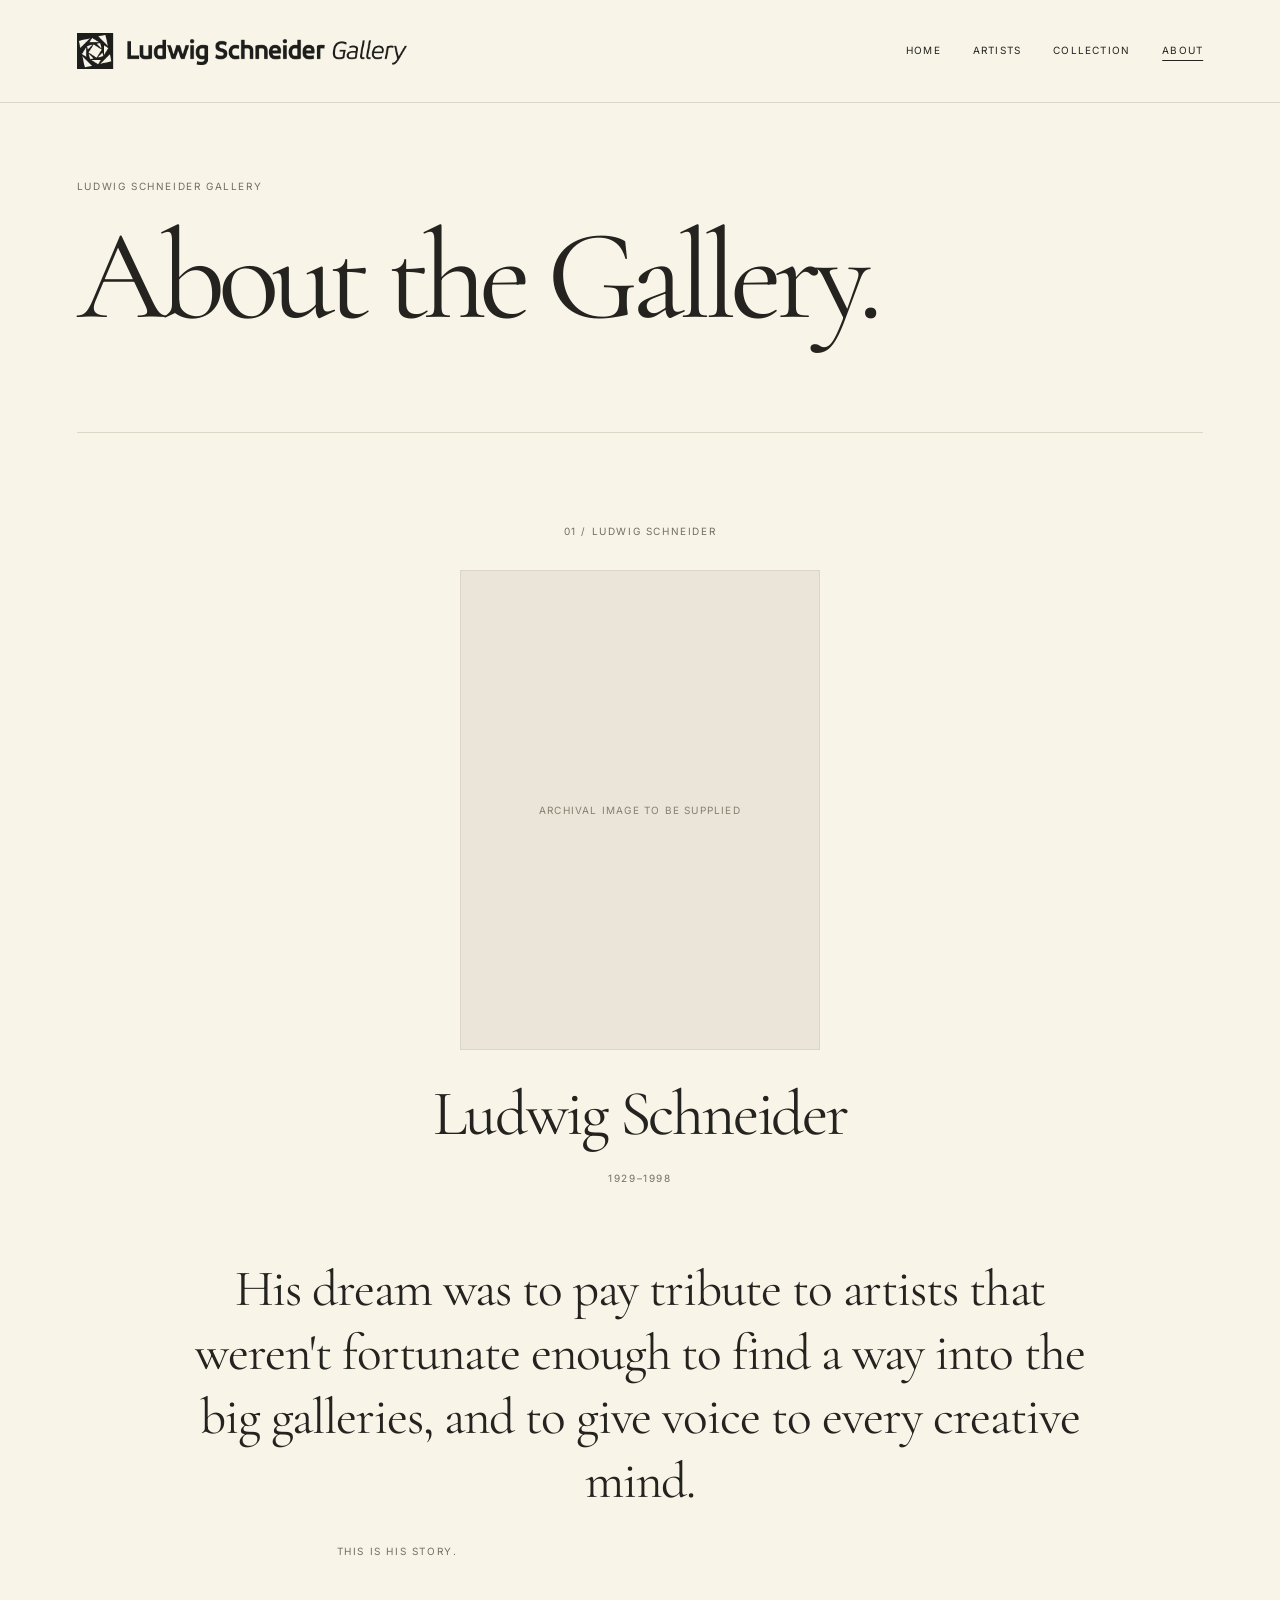
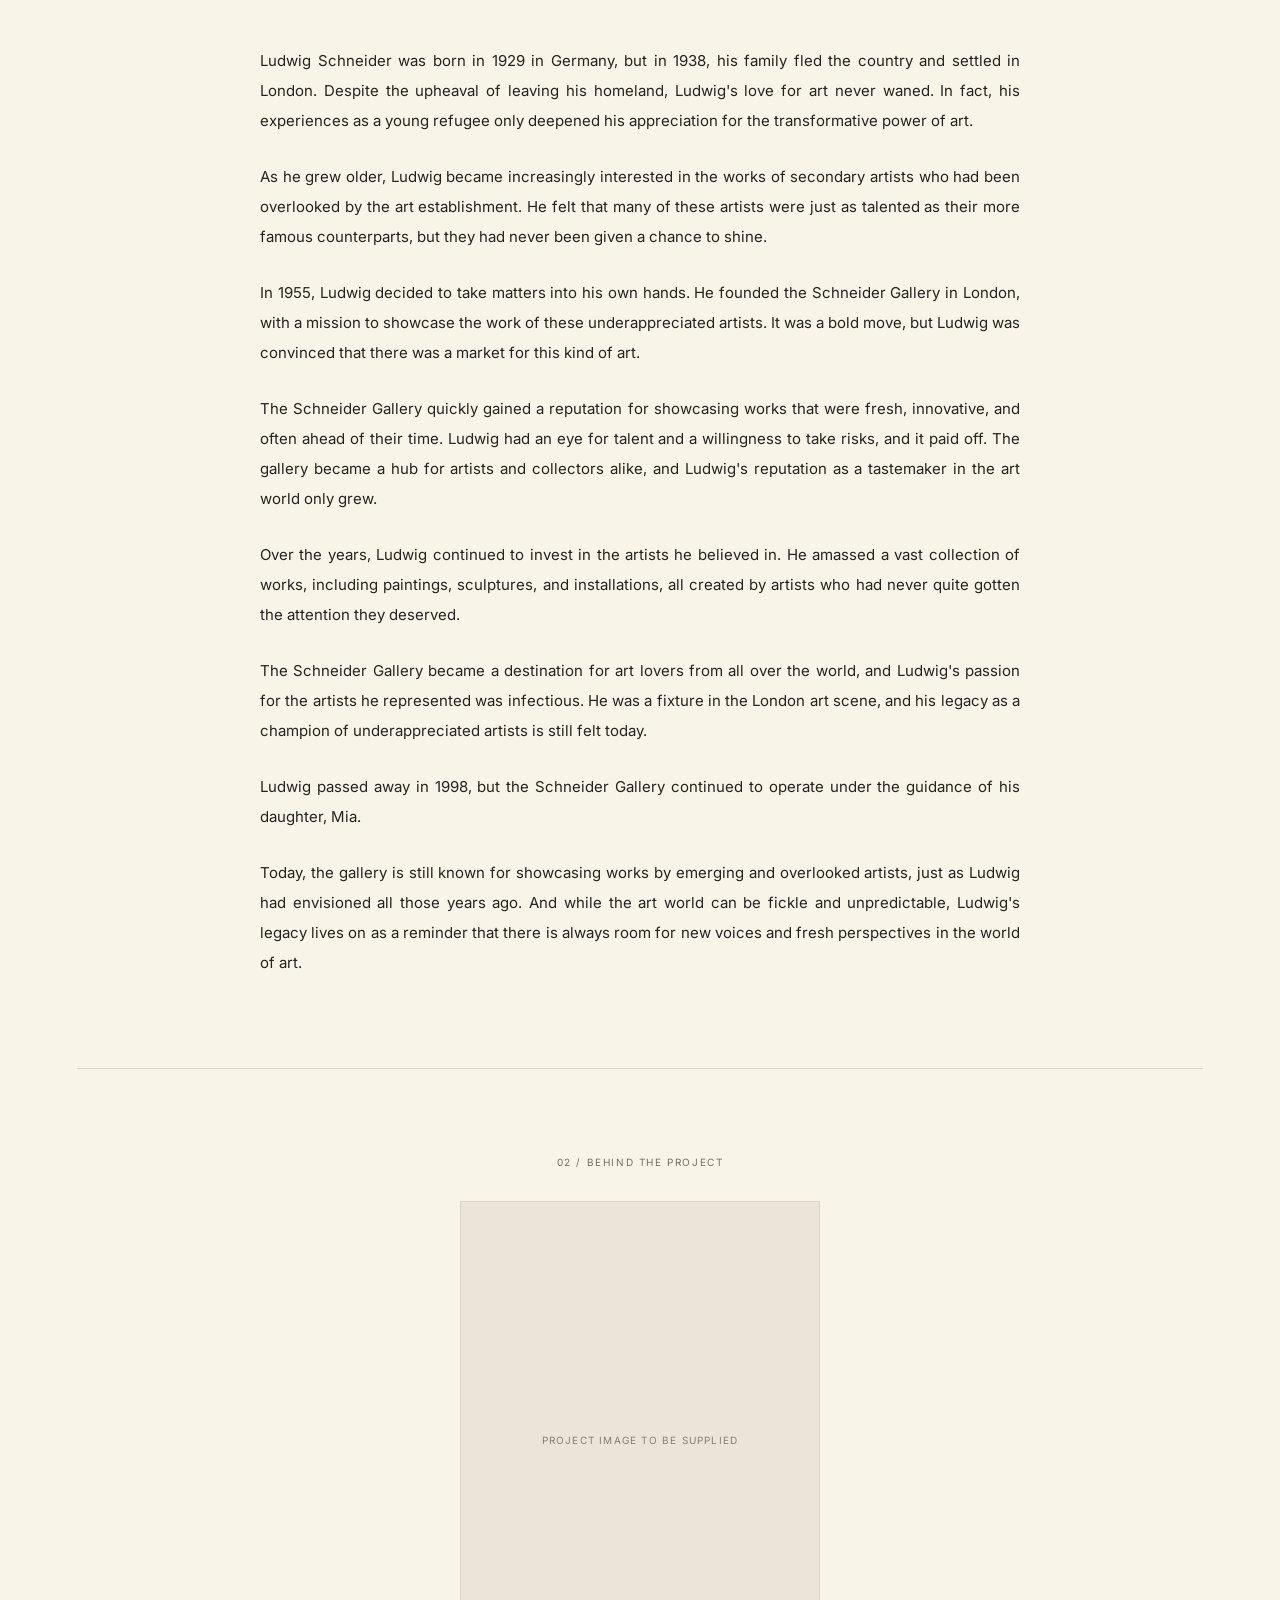
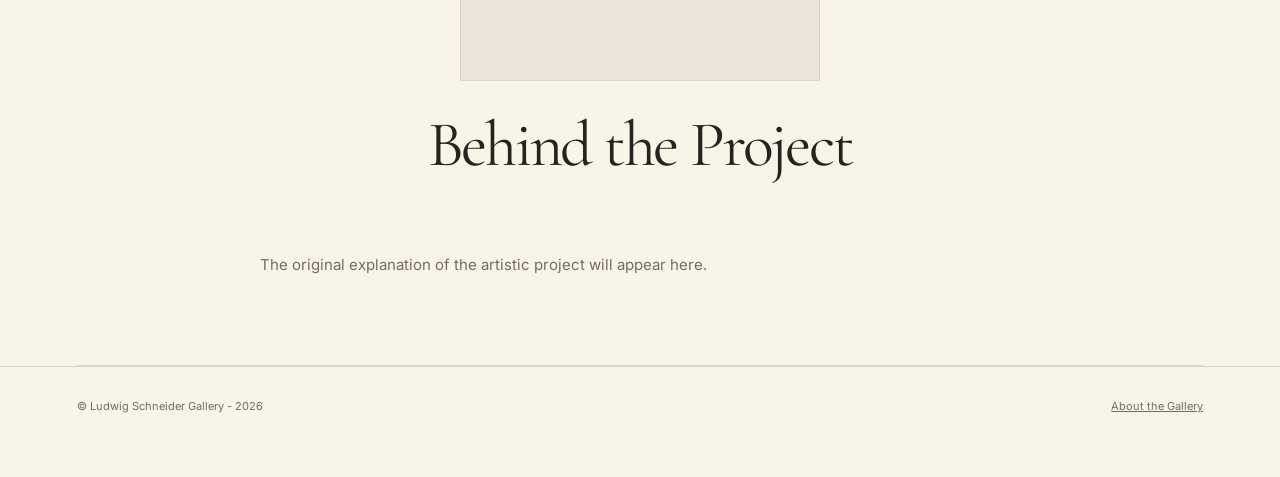
==== about/index.html @ f559ab75 "Refactor about section and update styles for improved layout and responsiveness" ====
<!DOCTYPE html>
<html lang="en">
 <head>
  <meta charset="utf-8"/>
  <meta content="width=device-width, initial-scale=1" name="viewport"/>
  <meta content="../" name="site-root"/>
  <meta content="#F8F5E8" name="theme-color"/>
  <title>
   About — Ludwig Schneider Gallery
  </title>
  <link href="../assets/css/style.css" rel="stylesheet"/>
  <link rel="apple-touch-icon" sizes="180x180" href="/images/favicon/apple-touch-icon.png">
  <link rel="icon" type="image/png" sizes="32x32" href="/images/favicon/favicon-32x32.png">
  <link rel="icon" type="image/png" sizes="16x16" href="/images/favicon/favicon-16x16.png">
  <link rel="manifest" href="/images/favicon/site.webmanifest">
</head>
 <body>
  <a class="skip" href="#main">
   Skip to content
  </a>
  <header class="site-header">
   <div class="wrap">
    <a aria-label="Ludwig Schneider Gallery homepage" class="logo" href="../">
     <img alt="Ludwig Schneider Gallery" src="../assets/images/logo-horizontal.png"/>
    </a>
    <nav aria-label="Main navigation" class="nav">
     <a href="../">
      Home
     </a>
     <a href="../artists/">
      Artists
     </a>
     <a href="../collection/">
      Collection
     </a>
     <a aria-current="page" href="../about/">
      About
     </a>
    </nav>
   </div>
  </header>
  <main class="wrap" id="main">
   <section class="intro">
    <span class="eyebrow">
     Ludwig Schneider Gallery
    </span>
    <h1>
     About the Gallery.
    </h1>
   </section>
   <section class="about-section" id="ludwig-schneider">
    <div class="about-section-heading">
     <span class="eyebrow">01 / Ludwig Schneider</span>
     <div class="placeholder about-image" id="about-portrait">
      <small>Archival image to be supplied</small>
     </div>
     <h2>Ludwig Schneider</h2>
     <p class="eyebrow">1929–1998</p>
    </div>
    <div class="about-introduction">
    <blockquote>
      <p>
        His dream was to pay tribute to artists that weren't
        fortunate enough to find a way into the big galleries,
        and to give voice to every creative mind.
      </p>
    </blockquote>

    <p class="eyebrow">This is his story.</p>
  </div>
    <div class="about-biography">
<p>
      Ludwig Schneider was born in 1929 in Germany, but in 1938,
      his family fled the country and settled in London. Despite
      the upheaval of leaving his homeland, Ludwig's love for art
      never waned. In fact, his experiences as a young refugee
      only deepened his appreciation for the transformative
      power of art.
    </p>

    <p>
      As he grew older, Ludwig became increasingly interested
      in the works of secondary artists who had been overlooked
      by the art establishment. He felt that many of these
      artists were just as talented as their more famous
      counterparts, but they had never been given a chance
      to shine.
    </p>

    <p>
      In 1955, Ludwig decided to take matters into his own hands.
      He founded the Schneider Gallery in London, with a mission
      to showcase the work of these underappreciated artists.
      It was a bold move, but Ludwig was convinced that there
      was a market for this kind of art.
    </p>

    <p>
      The Schneider Gallery quickly gained a reputation for
      showcasing works that were fresh, innovative, and often
      ahead of their time. Ludwig had an eye for talent and a
      willingness to take risks, and it paid off. The gallery
      became a hub for artists and collectors alike, and Ludwig's
      reputation as a tastemaker in the art world only grew.
    </p>

    <p>
      Over the years, Ludwig continued to invest in the artists
      he believed in. He amassed a vast collection of works,
      including paintings, sculptures, and installations, all
      created by artists who had never quite gotten the
      attention they deserved.
    </p>

    <p>
      The Schneider Gallery became a destination for art lovers
      from all over the world, and Ludwig's passion for the
      artists he represented was infectious. He was a fixture
      in the London art scene, and his legacy as a champion
      of underappreciated artists is still felt today.
    </p>

    <p>
      Ludwig passed away in 1998, but the Schneider Gallery
      continued to operate under the guidance of his daughter,
      Mia.
    </p>

    <p>
      Today, the gallery is still known for showcasing works
      by emerging and overlooked artists, just as Ludwig had
      envisioned all those years ago. And while the art world
      can be fickle and unpredictable, Ludwig's legacy lives
      on as a reminder that there is always room for new voices
      and fresh perspectives in the world of art.
    </p>
  </div>
   </section>
   <section class="about-section" id="behind-project">
    <div class="about-section-heading">
     <span class="eyebrow">02 / Behind the Project</span>
     <div class="placeholder about-image" id="project-image">
      <small>Project image to be supplied</small>
     </div>
     <h2>Behind the Project</h2>
    </div>
    <div class="about-biography">
     <p class="lead">The original explanation of the artistic project will appear here.</p>
    </div>
   </section>
  </main>
  <footer class="site-footer">
   <div class="wrap">
    <span>
     © Ludwig Schneider Gallery - 2026
    </span>
    <span>
     <a href="../about/">
      About the Gallery
     </a>
    </span>
   </div>
  </footer>
  <script defer="" src="../assets/js/site.js">
  </script>
 </body>
</html>
---- assets/css/style.css ----
@import url('https://fonts.googleapis.com/css2?family=Cormorant+Garamond:ital,wght@0,400;0,500;1,400&family=Inter:wght@400;500;600&display=swap');
:root {
  --paper:#F8F5E8;
  --ink:#24231F;
  --muted:#736E61;
  --line:#DCD6C6;
  --placeholder:#EAE5D8;
  --serif:'Cormorant Garamond',Georgia,serif;
  --sans:Inter,Arial,sans-serif
}

* {
  box-sizing:border-box
}

html {
  scroll-behavior:smooth
}

body {
  background:var(--paper);
  color:var(--ink);
  font:14px/1.75 var(--sans);
  margin:0
}

body.dialog-open {
  overflow:hidden
}

a {
  color:inherit
}

a:hover {
  text-decoration-color:var(--muted)
}

button {
  font:inherit
}

button:focus-visible,a:focus-visible {
  outline:2px solid var(--ink);
  outline-offset:4px
}

.wrap {
  max-width:1350px;
  padding:0 6vw;
  margin:auto
}

.skip {
  position:absolute;
  top:-80px;
  left:15px;
  background:#fff;
  padding:8px;
  z-index:100
}

.skip:focus {
  top:10px
}

.site-header {
  border-bottom:1px solid var(--line)
}

.site-header .wrap {
  min-height:102px;
  display:flex;
  align-items:center;
  justify-content:space-between;
  gap:28px
}

.logo {
  display:block;
  flex-shrink:0;
  width:min(330px,45vw)
}

.logo img {
  width:100%;
  height:auto;
  display:block
}

.nav {
  display:flex;
  gap:clamp(12px,2.5vw,32px);
  flex-wrap:wrap
}

.nav a {
  text-transform:uppercase;
  letter-spacing:.12em;
  font-size:10px;
  text-decoration:none
}

.nav a[aria-current=page],.nav a:hover {
  text-decoration:underline;
  text-underline-offset:6px
}

.eyebrow {
  font-size:10px;
  letter-spacing:.16em;
  text-transform:uppercase;
  color:var(--muted)
}

h1,h2,h3,.serif {
  font-family:var(--serif);
  font-weight:400;
  line-height:1.05
}

h1 {
  font-size:clamp(65px,10vw,148px);
  letter-spacing:-.055em;
  margin:12px 0 26px
}

h2 {
  font-size:clamp(43px,5vw,77px);
  letter-spacing:-.035em;
  margin:12px 0 24px
}

h3 {
  font-size:clamp(29px,3.5vw,43px)
}

p {
  max-width:69ch
}

.lead {
  max-width:630px;
  font-size:15px;
  color:var(--muted);
  line-height:1.95
}

.intro {
  padding:70px 0 62px;
  border-bottom:1px solid var(--line)
}

.intro-row {
  display:flex;
  align-items:end;
  justify-content:space-between;
  gap:30px
}

.section {
  padding:70px 0
}

.section-header {
  display:flex;
  align-items:baseline;
  justify-content:space-between;
  gap:24px;
  border-bottom:1px solid var(--line);
  margin-bottom:26px
}

.section-header a {
  font-size:11px;
  white-space:nowrap
}

.placeholder {
  background:var(--placeholder);
  border:1px solid var(--line);
  color:#877F6D;
  display:flex;
  flex-direction:column;
  align-items:center;
  justify-content:center;
  gap:8px;
  text-align:center;
  padding:20px
}

.placeholder strong {
  font-family:var(--serif);
  font-size:48px;
  font-weight:400
}

.placeholder small {
  text-transform:uppercase;
  font-size:10px;
  letter-spacing:.12em
}

.featured-placeholder {
  min-height:clamp(320px,48vw,630px)
}

.grid {
  display:grid;
  grid-template-columns:repeat(3,minmax(0,1fr));
  gap:48px 25px
}

.tile {
  text-decoration:none;
  display:block;
  min-width:0
}

.tile-media {
  aspect-ratio:4/5;
  overflow:hidden
}

.tile-media img {
  width:100%;
  height:100%;
  object-fit:contain
}

.tile h3 {
  font-size:31px;
  margin:13px 0 0
}

.tile-meta {
  font-size:11px;
  color:var(--muted);
  margin:5px 0
}

.text-link {
  font-size:11px;
  letter-spacing:.08em;
  text-transform:uppercase
}

.empty-note {
  border:1px dashed var(--line);
  padding:28px;
  color:var(--muted);
  font-size:12px
}

.profile-top {
  display: grid;
  grid-template-columns: minmax(0, 1fr) minmax(0, 0.85fr);
  gap: 9%;
  align-items: start;
  height: auto;
  padding: 66px 0 90px;
  border-bottom: 1px solid var(--line);
}

.profile-top > div:first-child {
  min-width: 0;
}

.profile-top h1 {
  font-size:clamp(62px,8vw,120px);
  overflow-wrap:anywhere
}

.profile-picture {
  min-height:430px;
  aspect-ratio:4/5
}

.bio {
  max-width: 620px;
  white-space: pre-line;
  line-height: 2;
  text-align: justify;
  text-justify: inter-word;
  hyphens: auto;
}

.bio:not(:empty) {
  margin-top:24px
}

.about-section {
  padding:85px 0;
  border-bottom:1px solid var(--line)
}

.site-footer {
  border-top:1px solid var(--line);
  padding:30px 0 60px
}

.site-footer .wrap {
  display:flex;
  justify-content:space-between;
  gap:25px;
  flex-wrap:wrap;
  font-size:11px;
  color:var(--muted)
}

.work-button {
  display:block;
  text-align:left;
  border:0;
  background:none;
  padding:0;
  width:100%;
  cursor:pointer;
  color:var(--ink)
}

.work-button .tile-media {
  transition:background .2s
}

.work-button:hover .tile-media {
  background:#e1dacb
}

.work-button h3 {
  font-weight:400
}

.artwork-image {
  object-fit:contain;
  width:100%;
  height:100%
}

.overlay[hidden] {
  display:none
}

.overlay {
  position:fixed;
  inset:0;
  background:#24211fd4;
  z-index:200;
  display:grid;
  place-items:center;
  padding:20px
}

.dialog {
  background:var(--paper);
  width:min(1170px,100%);
  max-height:calc(100dvh - 40px);
  overflow-y:auto;
  box-shadow:0 16px 80px #0004
}

.dialog-bar {
  display:flex;
  align-items:center;
  justify-content:space-between;
  padding:15px 25px;
  border-bottom:1px solid var(--line)
}

.plain-button {
  background:none;
  border:0;
  color:var(--ink);
  cursor:pointer
}

.close-button {
  font-size:26px;
  line-height:1
}

.dialog-body {
  display:grid;
  grid-template-columns:55% 45%
}

.dialog-gallery {
  background:#EEE9DC;
  padding:28px;
  min-width:0
}

.gallery-stage {
  display:flex;
  align-items:center;
  gap:10px
}

.gallery-stage .placeholder,.gallery-stage img {
  height:clamp(280px,39vw,510px);
  width:100%;
  min-width:0;
  object-fit:contain
}

.gallery-stage img {
  background:#eae4d6
}

.arrow {
  font-size:24px;
  flex:0 0 27px;
  cursor:pointer;
  background:none;
  border:0
}

.arrow:disabled {
  visibility:hidden
}

.thumb-strip {
  display:flex;
  gap:8px;
  justify-content:center;
  margin:16px 0 0;
  flex-wrap:wrap
}

.mini {
  height:51px;
  width:51px;
  cursor:pointer;
  border:1px solid var(--line);
  background:#e1dace;
  padding:2px
}

.mini[aria-pressed=true] {
  outline:2px solid var(--ink)
}

.mini img {
  width:100%;
  height:100%;
  object-fit:contain
}

.dialog-info {
  padding:35px 40px 24px;
  display:flex;
  flex-direction:column;
  min-height:550px
}

.dialog-info h2 {
  font-size:clamp(39px,5vw,66px)
}

.facts {
  margin:20px 0 26px
}

.fact {
  display:flex;
  justify-content:space-between;
  gap:16px;
  border-top:1px solid var(--line);
  padding:10px 0;
  font-size:12px
}

.fact dt {
  color:var(--muted)
}

.fact dd {
  margin:0;
  text-align:right
}

.description {
  white-space:pre-line;
  line-height:1.95;
  font-size:13px
}

.dialog-actions {
  display:flex;
  justify-content:flex-end;
  margin-top:auto;
  padding-top:32px
}

.share-button {
  border:1px solid #BDB4A2;
  padding:10px 15px;
  background:transparent;
  cursor:pointer;
  font-size:11px
}

.share-button:hover {
  background:#eae3d4
}

.pager {
  display:flex;
  justify-content:space-between;
  border-top:1px solid var(--line);
  padding-top:15px;
  margin-top:18px;
  gap:15px
}

.pager button {
  font-size:11px
}

.muted {
  color:var(--muted)
}

@media(max-width:850px) {
  .dialog-body,.profile-top {
    grid-template-columns:1fr
  }

  .dialog-info {
    min-height:0
  }

  .intro-row {
    display:block
  }

  .grid {
    grid-template-columns:repeat(2,minmax(0,1fr))
  }

  .profile-picture {
    min-height:340px;
    max-width:600px
  }

  .site-header .wrap {
    padding-top:22px;
    padding-bottom:22px;
    flex-wrap:wrap;
    min-height:0
  }

  .logo {
    width:300px
  }

  .nav {
    width:100%
  }

}

@media(max-width:550px) {
  .wrap {
    padding:0 22px
  }

  .grid {
    grid-template-columns:1fr
  }

  .intro {
    padding:48px 0
  }

  .section,.about-section {
    padding:48px 0
  }

  .overlay {
    padding:0
  }

  .dialog {
    max-height:100dvh;
    height:100dvh
  }

  .dialog-bar {
    padding:12px 20px
  }

  .dialog-gallery {
    padding:14px
  }

  .dialog-info {
    padding:24px
  }

  .gallery-stage .placeholder,.gallery-stage img {
    height:240px
  }

  .logo {
    width:min(290px,90vw)
  }

  .tile h3 {
    font-size:28px
  }

  .profile-top {
    padding:45px 0
  }

}

/* About page — centred section images and headings */
.about-section-heading {
  display: flex;
  flex-direction: column;
  align-items: center;
  text-align: center;
  margin-bottom: 60px;
}

.about-image {
  width: min(360px, 100%);
  aspect-ratio: 3 / 4;
  margin: 30px 0;
}

.about-section-heading h2 {
  margin: 0 0 12px;
}

#ludwig-schneider {
  padding: 90px 0;
}

.about-introduction {
  max-width: 900px;
  margin: 0 auto 85px;
  text-align: center;
}

.about-introduction blockquote {
  margin: 0;
  padding: 0;
  border: none;
}

.about-introduction blockquote p {
  max-width: none;
  margin: 0 0 30px;

  font-family: var(--serif);
  font-size: clamp(30px, 4vw, 52px);
  font-weight: 400;
  line-height: 1.25;
  letter-spacing: -0.02em;
}

.about-introduction .eyebrow {
  margin-top: 30px;
  text-align: center;
}

.about-biography {
  max-width: 760px;
  margin: 0 auto;
}

.about-biography p {
  max-width: none;
  margin: 0 0 26px;

  font-family: var(--sans);
  font-size: 15px;
  line-height: 2;

  text-align: justify;
  text-justify: inter-word;
  hyphens: auto;
}

.about-biography p:last-child {
  margin-bottom: 0;
}

@media (max-width: 850px) {
  #ludwig-schneider {
    padding: 65px 0;
  }

  .about-introduction {
    margin-bottom: 60px;
  }

  .about-biography {
    max-width: 100%;
  }
}

@media (max-width: 550px) {
  #ludwig-schneider {
    padding: 45px 0;
  }

  .about-introduction {
    margin-bottom: 45px;
  }

  .about-introduction blockquote p {
    font-size: 30px;
  }

  .about-biography p {
    font-size: 14px;
    line-height: 1.9;
    text-align: left;
  }
}

@media (max-width: 550px) {
  .about-section-heading {
    margin-bottom: 40px;
  }

  .about-image {
    width: min(280px, 100%);
  }
}
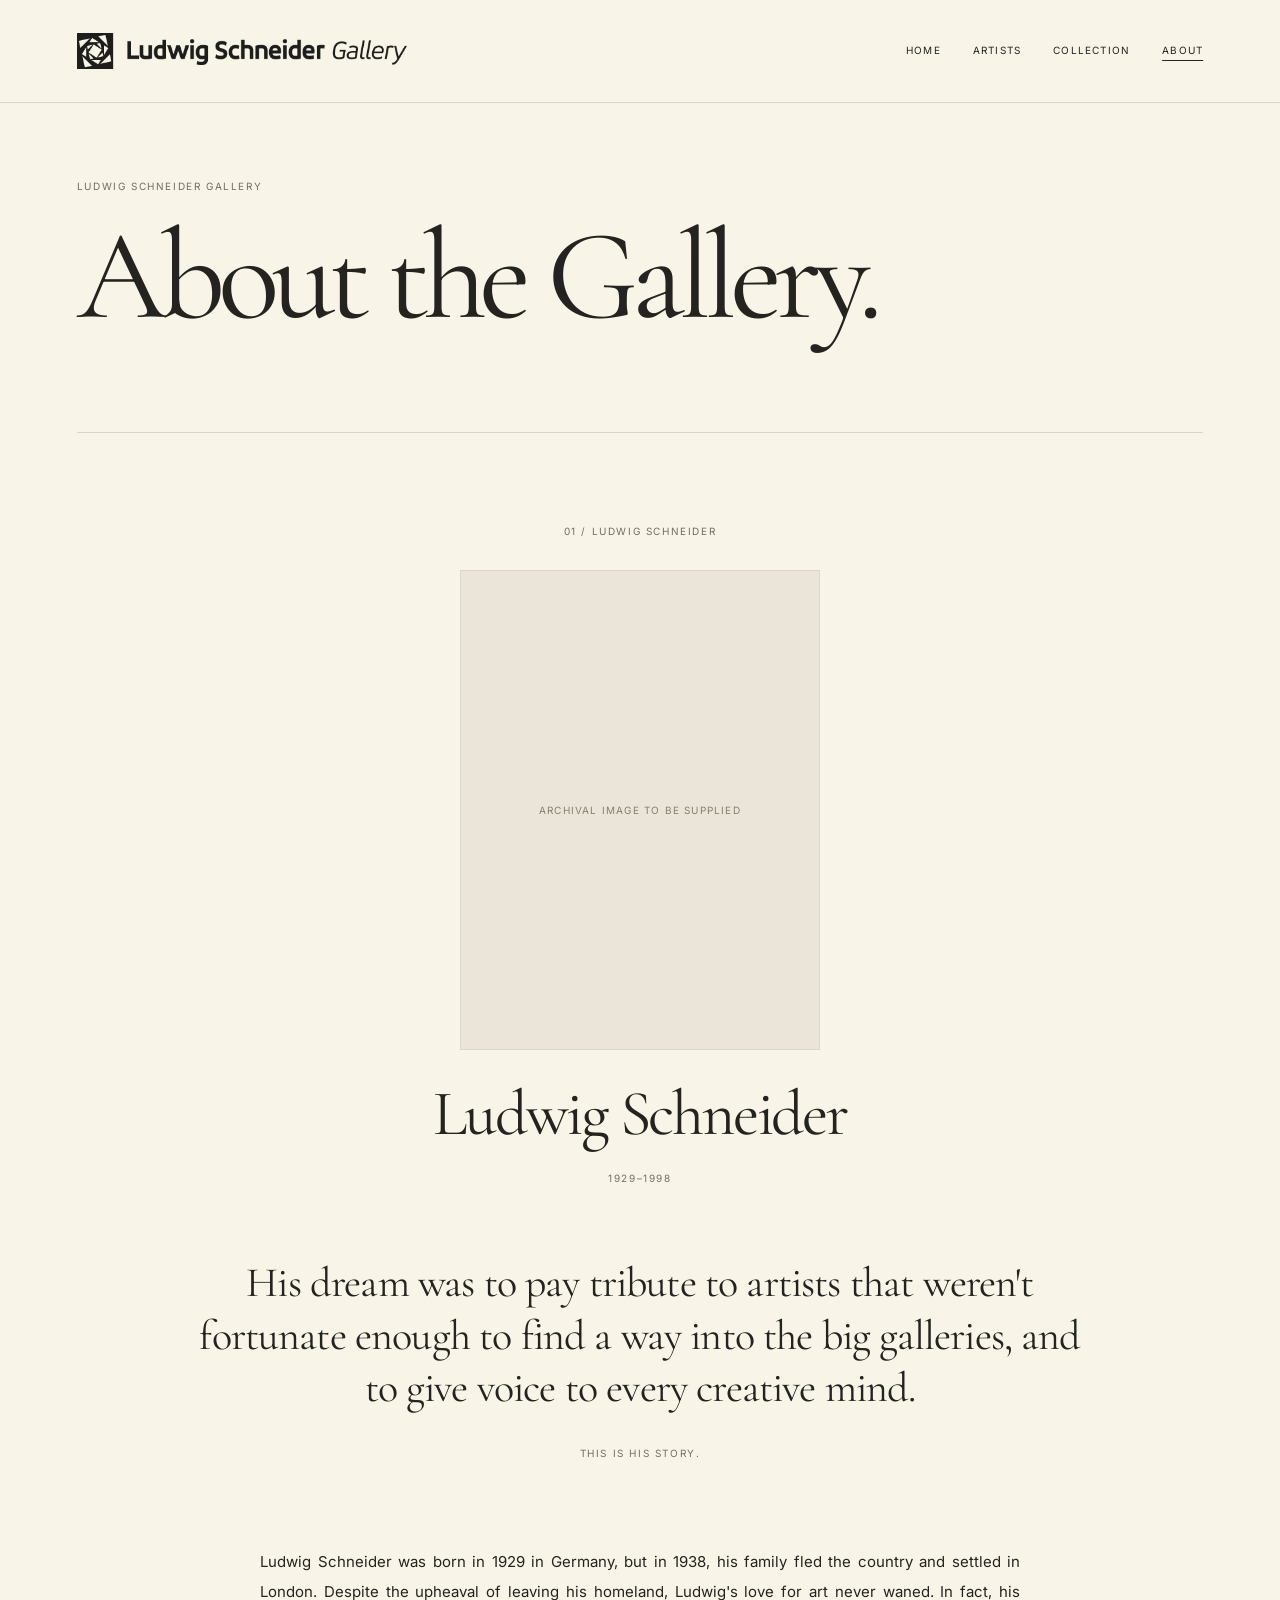
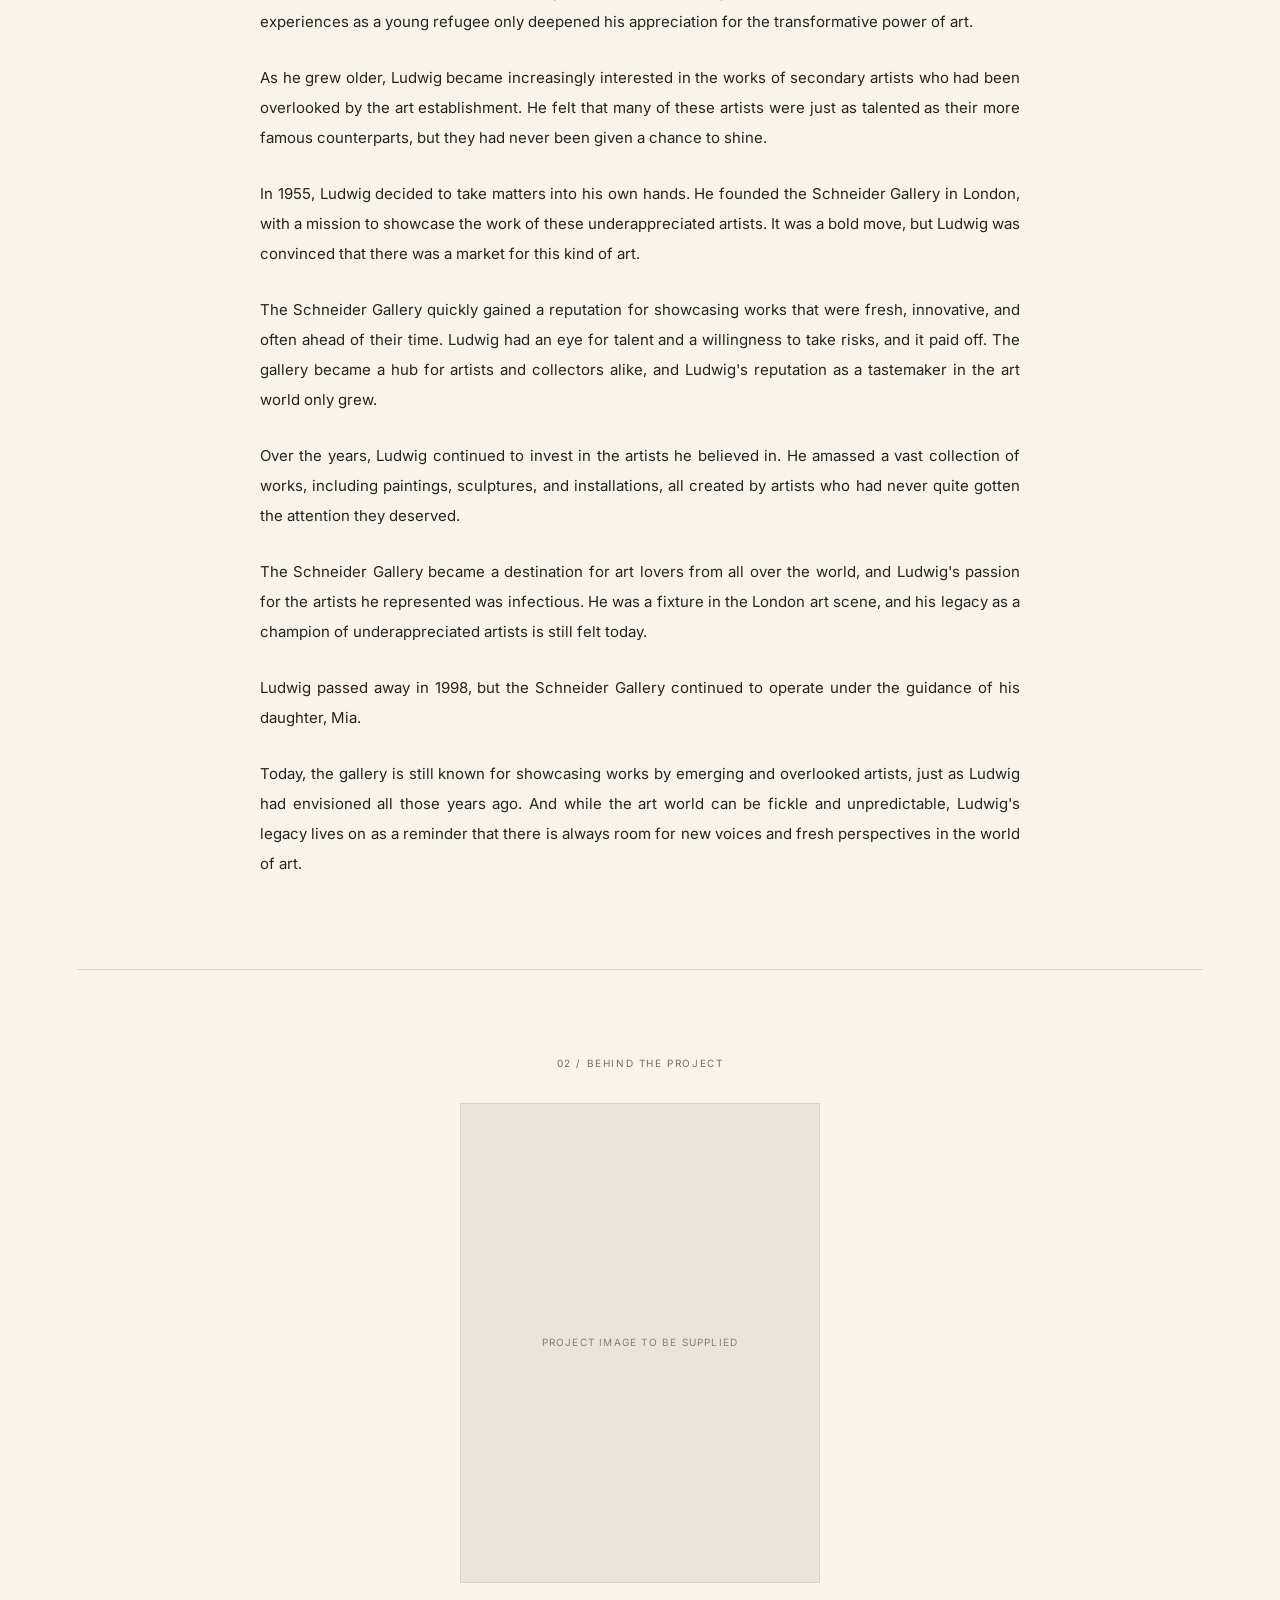
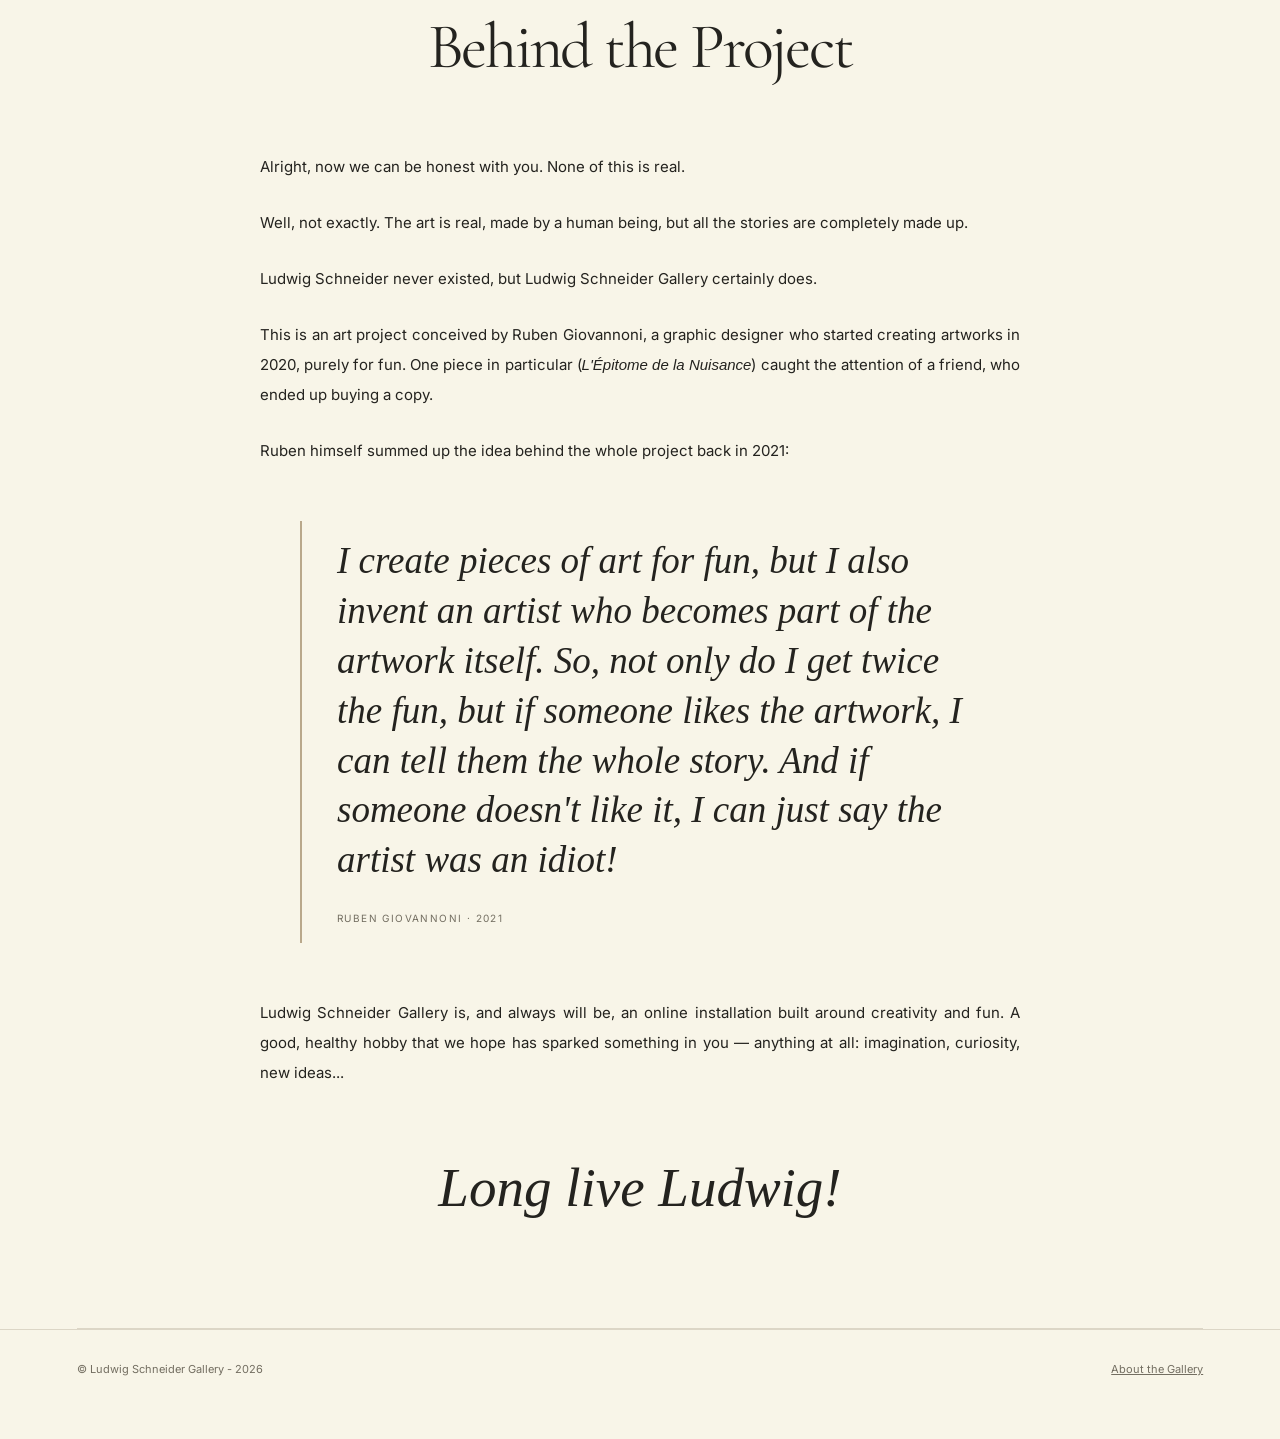
==== commit 1138800d: "Add detailed biography section and style updates for project quote" ====
--- a/about/index.html
+++ b/about/index.html
@@ -144,9 +144,57 @@
      </div>
      <h2>Behind the Project</h2>
     </div>
-    <div class="about-biography">
-     <p class="lead">The original explanation of the artistic project will appear here.</p>
-    </div>
+    
+<div class="about-biography">
+  <p>
+    Alright, now we can be honest with you. None of this is real.
+  </p>
+
+  <p>
+    Well, not exactly. The art is real, made by a human being,
+    but all the stories are completely made up.
+  </p>
+
+  <p>
+    Ludwig Schneider never existed, but Ludwig Schneider Gallery
+    certainly does.
+  </p>
+
+  <p>
+    This is an art project conceived by Ruben Giovannoni, a graphic
+    designer who started creating artworks in 2020, purely for fun.
+    One piece in particular (<em>L'Épitome de la Nuisance</em>)
+    caught the attention of a friend, who ended up buying a copy.
+  </p>
+
+  <p>
+    Ruben himself summed up the idea behind the whole project
+    back in 2021:
+  </p>
+
+  <blockquote class="project-quote">
+    <p>
+      I create pieces of art for fun, but I also invent an
+      artist who becomes part of the artwork itself. So, not
+      only do I get twice the fun, but if someone likes the
+      artwork, I can tell them the whole story. And if someone
+      doesn't like it, I can just say the artist was an idiot!
+    </p>
+
+    <footer>Ruben Giovannoni · 2021</footer>
+  </blockquote>
+
+  <p>
+    Ludwig Schneider Gallery is, and always will be, an online
+    installation built around creativity and fun. A good,
+    healthy hobby that we hope has sparked something in you —
+    anything at all: imagination, curiosity, new ideas...
+  </p>
+
+  <p class="project-ending">
+    Long live Ludwig!
+  </p>
+</div>
    </section>
   </main>
   <footer class="site-footer">
--- a/assets/css/style.css
+++ b/assets/css/style.css
@@ -656,14 +656,15 @@
   margin: 0 0 30px;
 
   font-family: var(--serif);
-  font-size: clamp(30px, 4vw, 52px);
+  font-size: clamp(30px, 3.5vw, 42px);
   font-weight: 400;
   line-height: 1.25;
   letter-spacing: -0.02em;
 }
 
 .about-introduction .eyebrow {
-  margin-top: 30px;
+  max-width: none;
+  margin: 30px auto 0;
   text-align: center;
 }
 
@@ -732,3 +733,43 @@
     width: min(280px, 100%);
   }
 }
+
+.project-quote {
+  max-width: 680px;
+  margin: 55px auto;
+  padding: 15px 0 15px 35px;
+  border-left: 2px solid #B9A88B;
+}
+
+.project-quote p {
+  max-width: none;
+  margin: 0 0 25px;
+  font-family: var(--serif);
+  font-style: italic;
+  font-size: clamp(25px, 3vw, 37px);
+  line-height: 1.35;
+  text-align: left;
+}
+
+.project-quote footer {
+  font-family: var(--sans);
+  font-size: 10px;
+  letter-spacing: 0.14em;
+  text-transform: uppercase;
+  color: var(--muted);
+}
+
+@media (max-width: 550px) {
+  .project-quote {
+    padding-left: 20px;
+    margin: 40px auto;
+  }
+}
+
+.project-ending {
+  font-family: var(--serif) !important;
+  font-size: clamp(35px, 5vw, 55px) !important;
+  font-style: italic;
+  text-align: center !important;
+  margin-top: 45px !important;
+}
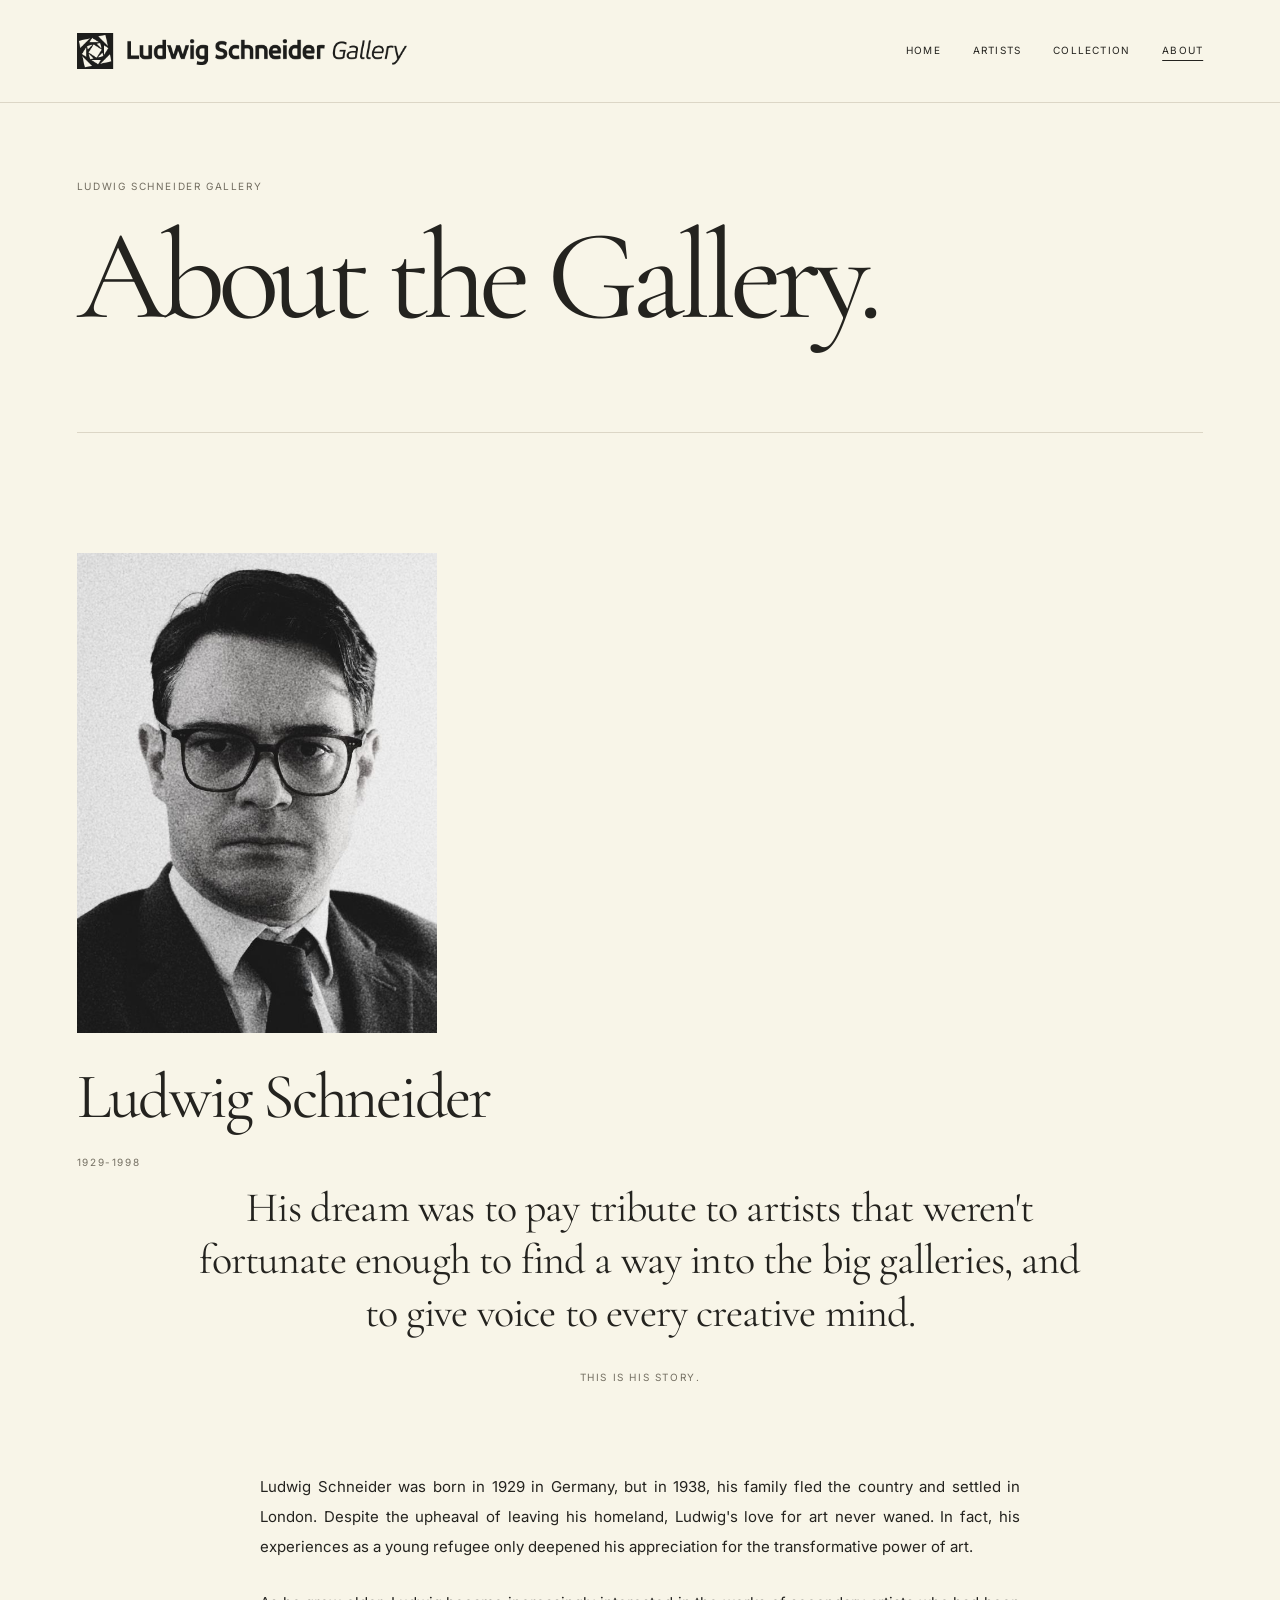
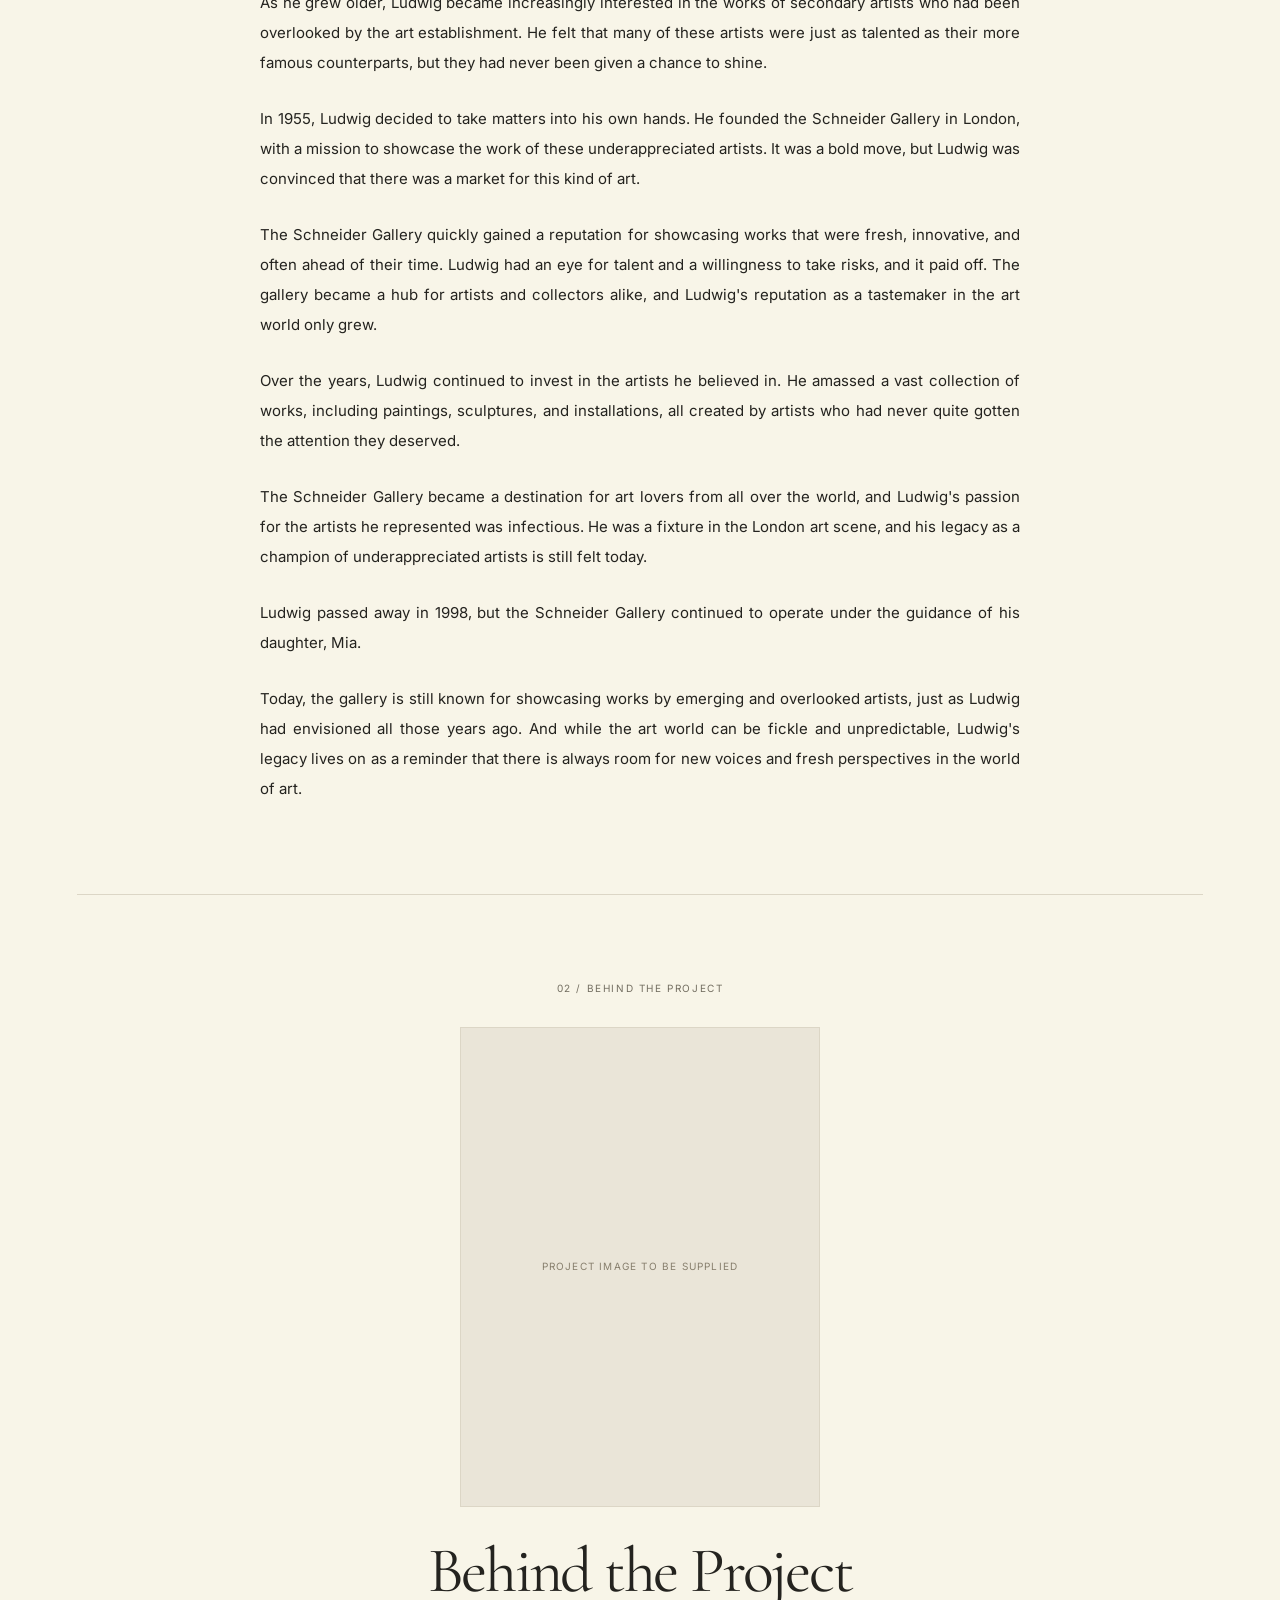
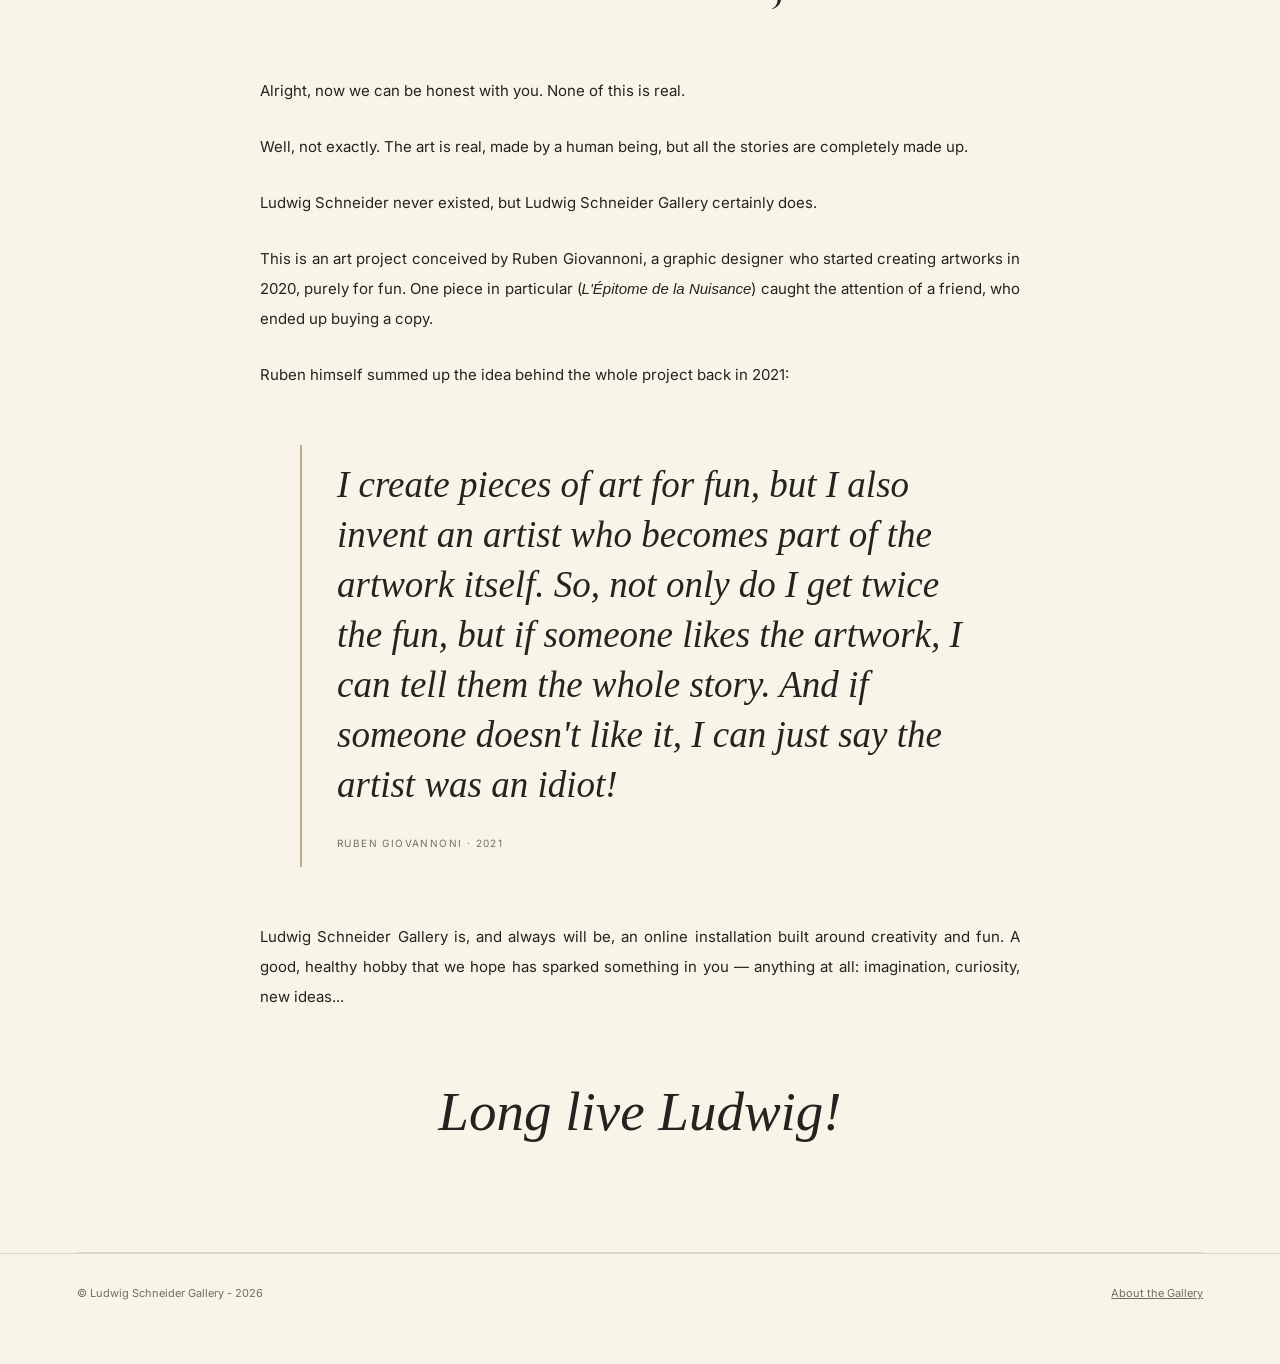
==== commit b636c5f8: "Refactor code structure for improved readability and maintainability" ====
--- a/about/index.html
+++ b/about/index.html
@@ -9,10 +9,10 @@
    About — Ludwig Schneider Gallery
   </title>
   <link href="../assets/css/style.css" rel="stylesheet"/>
-  <link rel="apple-touch-icon" sizes="180x180" href="/images/favicon/apple-touch-icon.png">
-  <link rel="icon" type="image/png" sizes="32x32" href="/images/favicon/favicon-32x32.png">
-  <link rel="icon" type="image/png" sizes="16x16" href="/images/favicon/favicon-16x16.png">
-  <link rel="manifest" href="/images/favicon/site.webmanifest">
+  <link rel="apple-touch-icon" sizes="180x180" href="/assets/favicon/apple-touch-icon.png">
+  <link rel="icon" type="image/png" sizes="32x32" href="/assets/favicon/favicon-32x32.png">
+  <link rel="icon" type="image/png" sizes="16x16" href="/assets/favicon/favicon-16x16.png">
+  <link rel="manifest" href="/assets/favicon/site.webmanifest">
 </head>
  <body>
   <a class="skip" href="#main">
@@ -49,13 +49,14 @@
     </h1>
    </section>
    <section class="about-section" id="ludwig-schneider">
-    <div class="about-section-heading">
-     <span class="eyebrow">01 / Ludwig Schneider</span>
-     <div class="placeholder about-image" id="about-portrait">
-      <small>Archival image to be supplied</small>
-     </div>
+    <div class="about-image" id="about-portrait">
+      <img
+      src="/assets/images/artworks/ludwig-schneider.jpg"
+      alt="Portrait of Ludwig Schneider"
+      >
+      </div>
      <h2>Ludwig Schneider</h2>
-     <p class="eyebrow">1929–1998</p>
+     <p class="eyebrow">1929-1998</p>
     </div>
     <div class="about-introduction">
     <blockquote>
--- a/assets/css/style.css
+++ b/assets/css/style.css
@@ -205,6 +205,13 @@
   min-height:clamp(320px,48vw,630px)
 }
 
+.featured-placeholder img {
+  display: block;
+  width: 100%;
+  height: auto;
+  object-fit: contain;
+}
+
 .grid {
   display:grid;
   grid-template-columns:repeat(3,minmax(0,1fr));
@@ -772,4 +779,11 @@
   font-style: italic;
   text-align: center !important;
   margin-top: 45px !important;
+}
+
+.about-image img {
+  display: block;
+  width: 100%;
+  height: 100%;
+  object-fit: cover;
 }
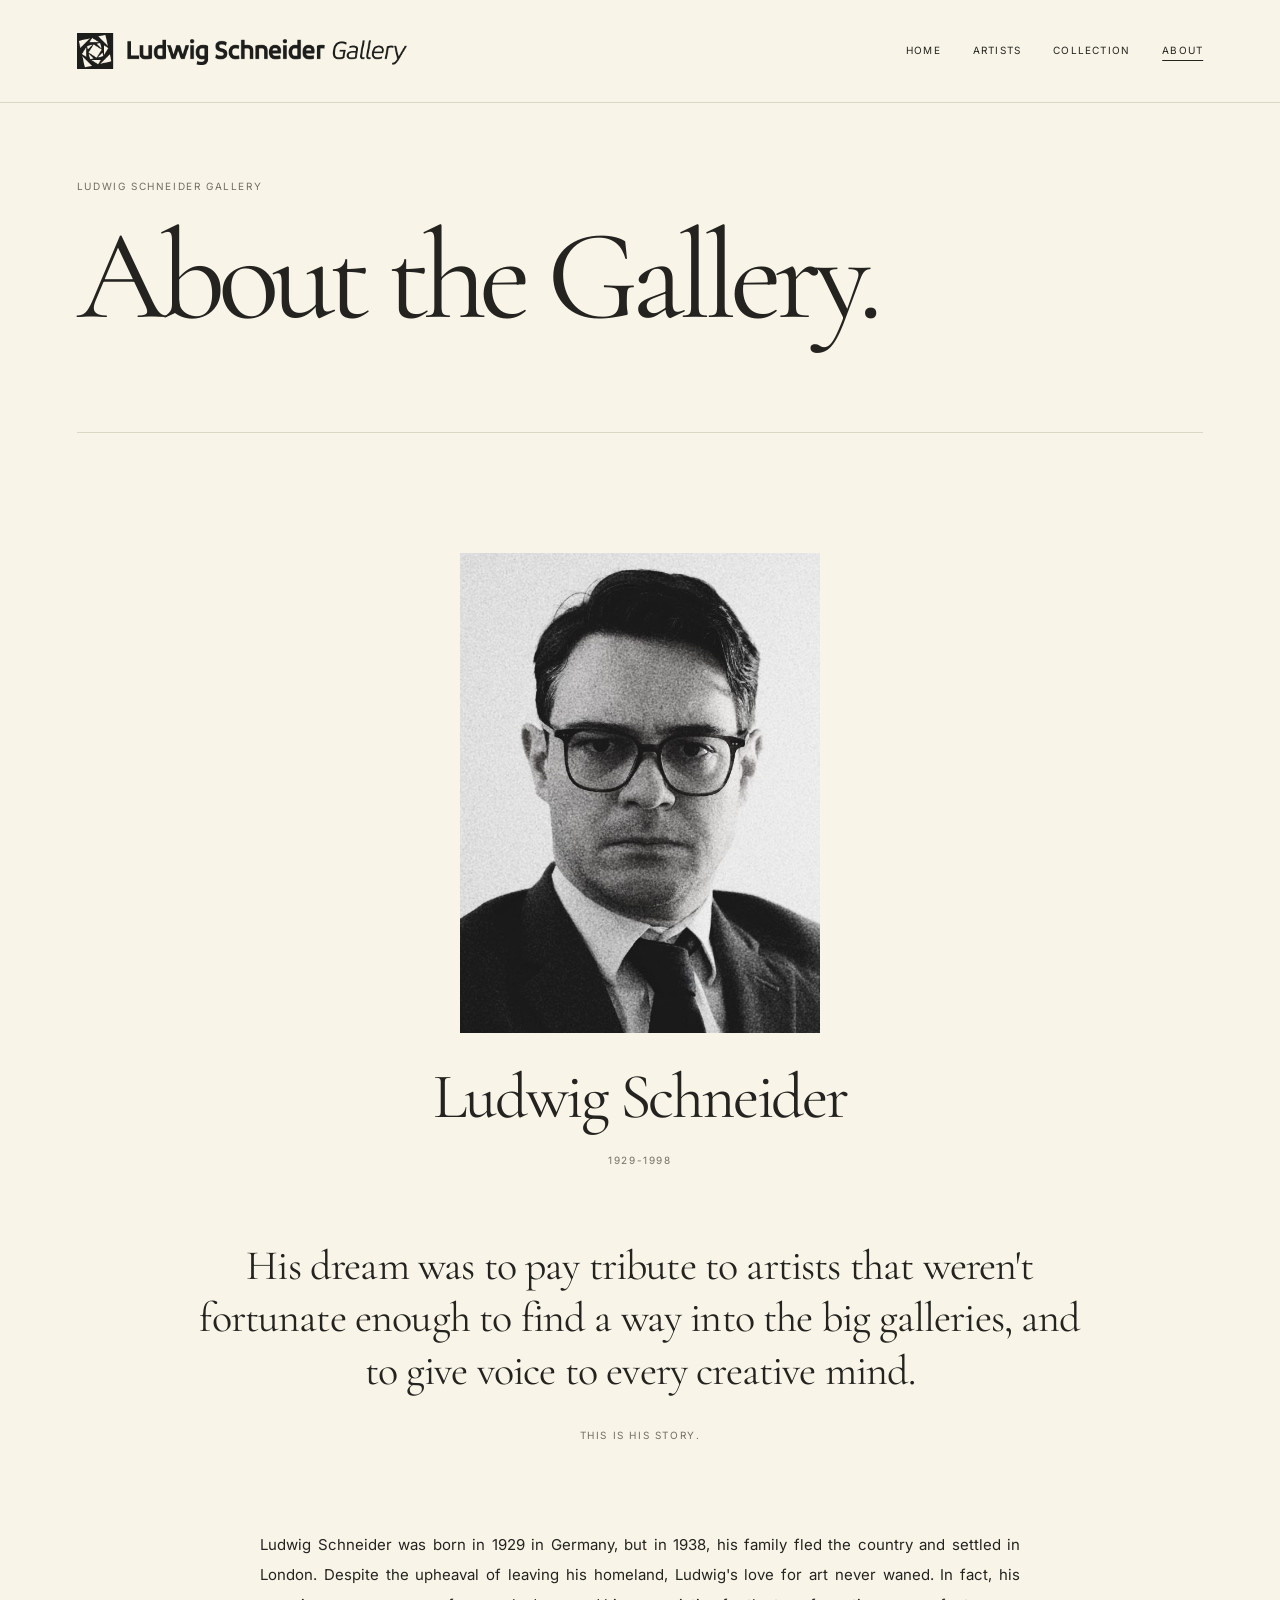
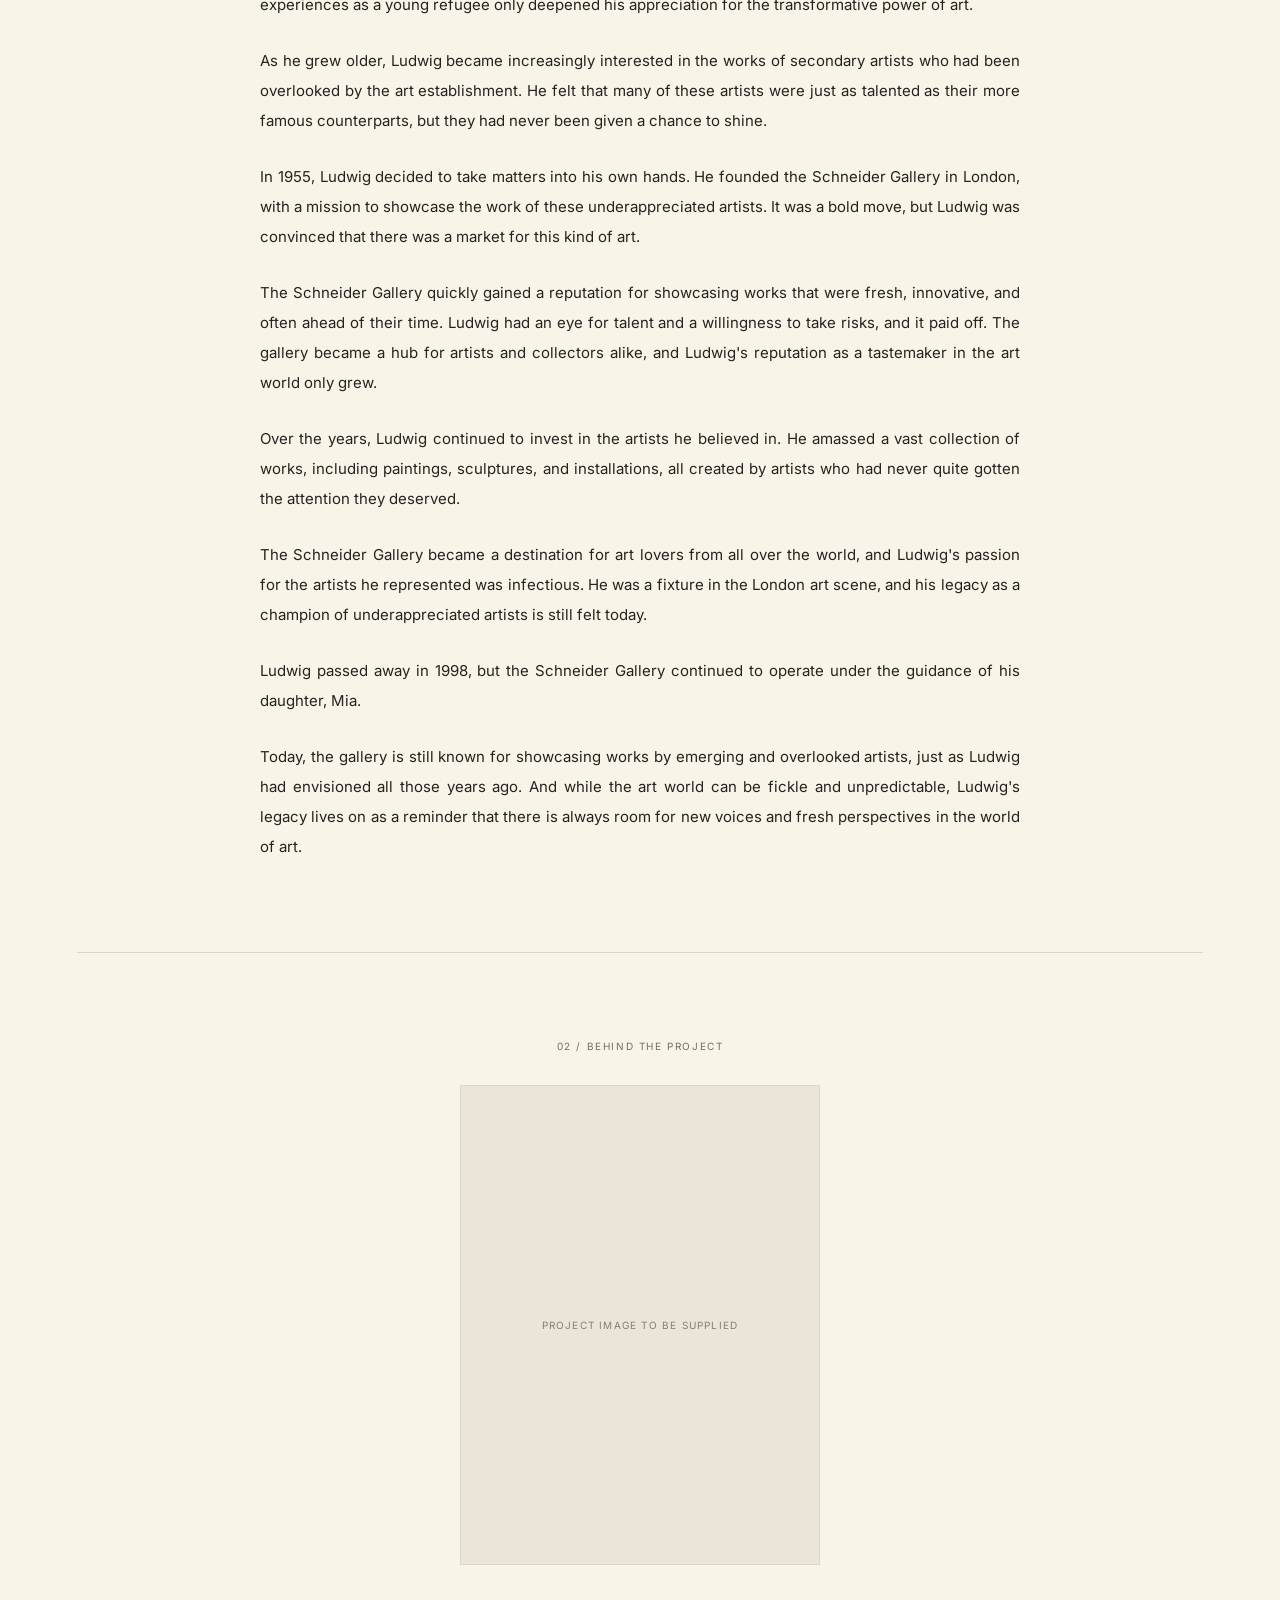
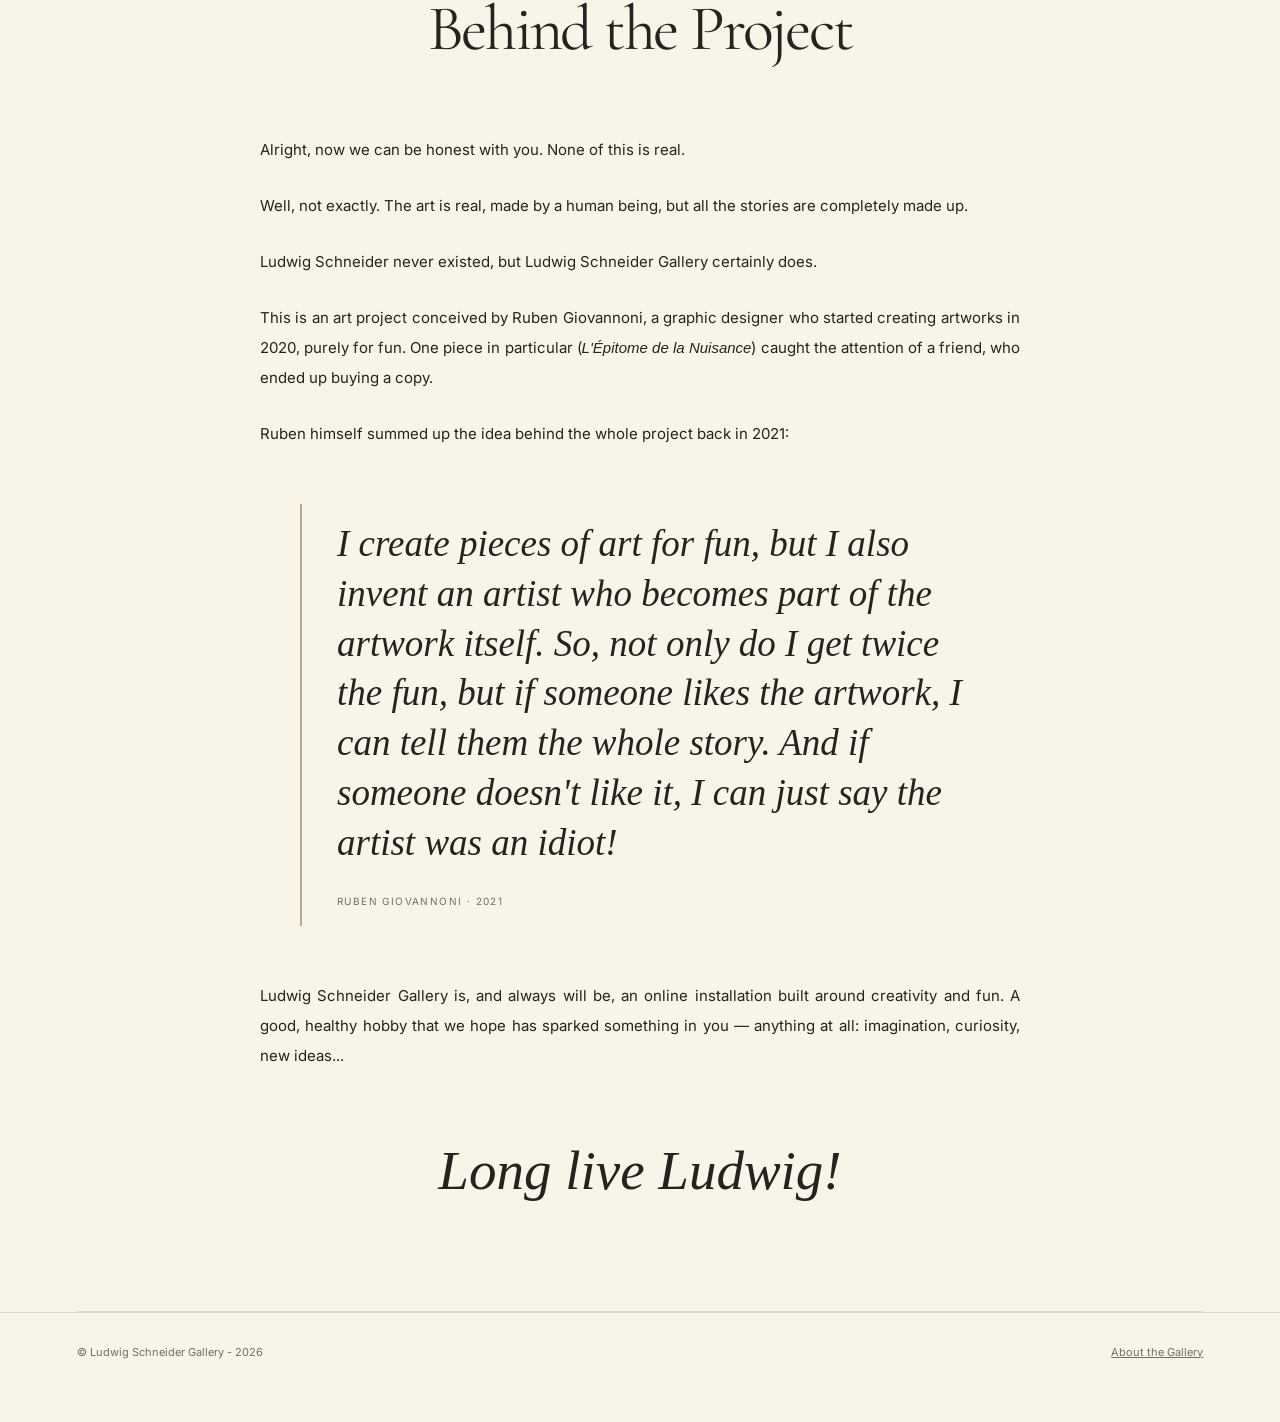
==== commit 0edf09bc: "Add heading div to about section for improved structure" ====
--- a/about/index.html
+++ b/about/index.html
@@ -49,6 +49,7 @@
     </h1>
    </section>
    <section class="about-section" id="ludwig-schneider">
+      <div class="about-section-heading">
     <div class="about-image" id="about-portrait">
       <img
       src="/assets/images/artworks/ludwig-schneider.jpg"
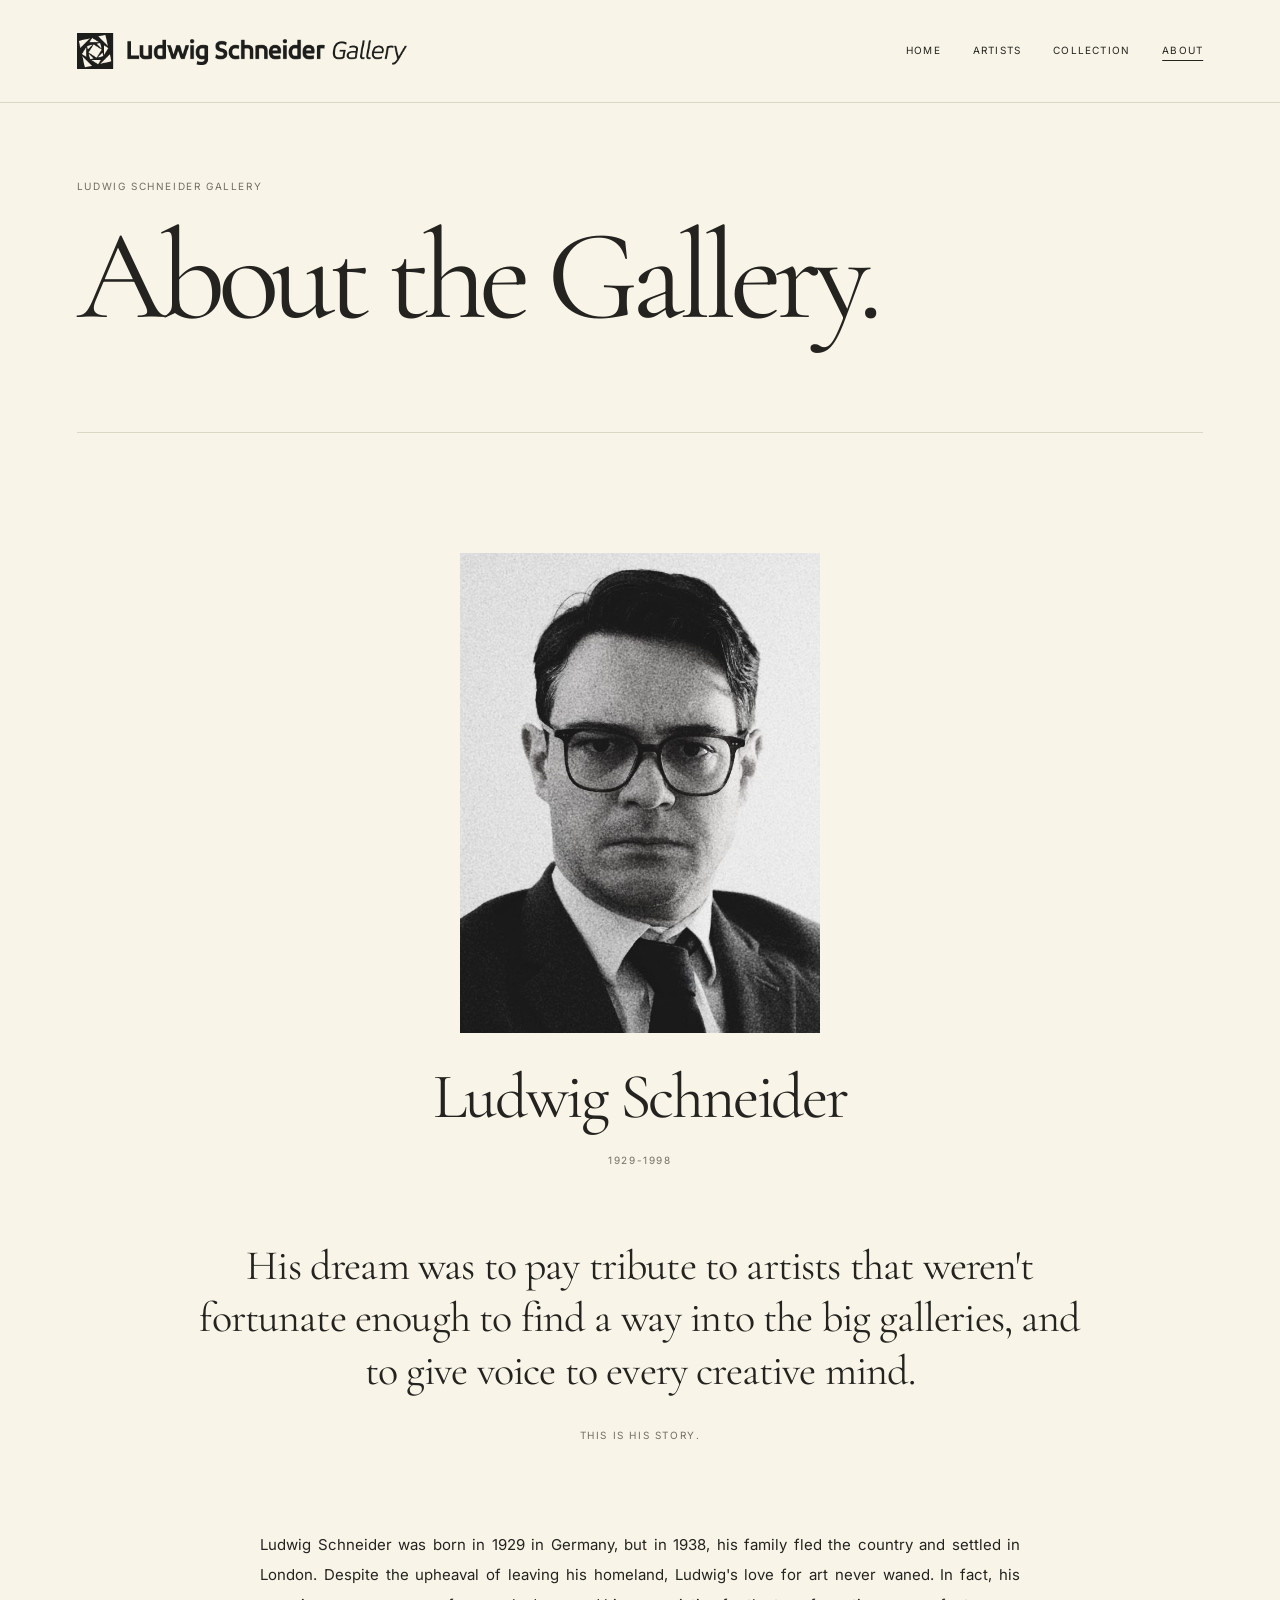
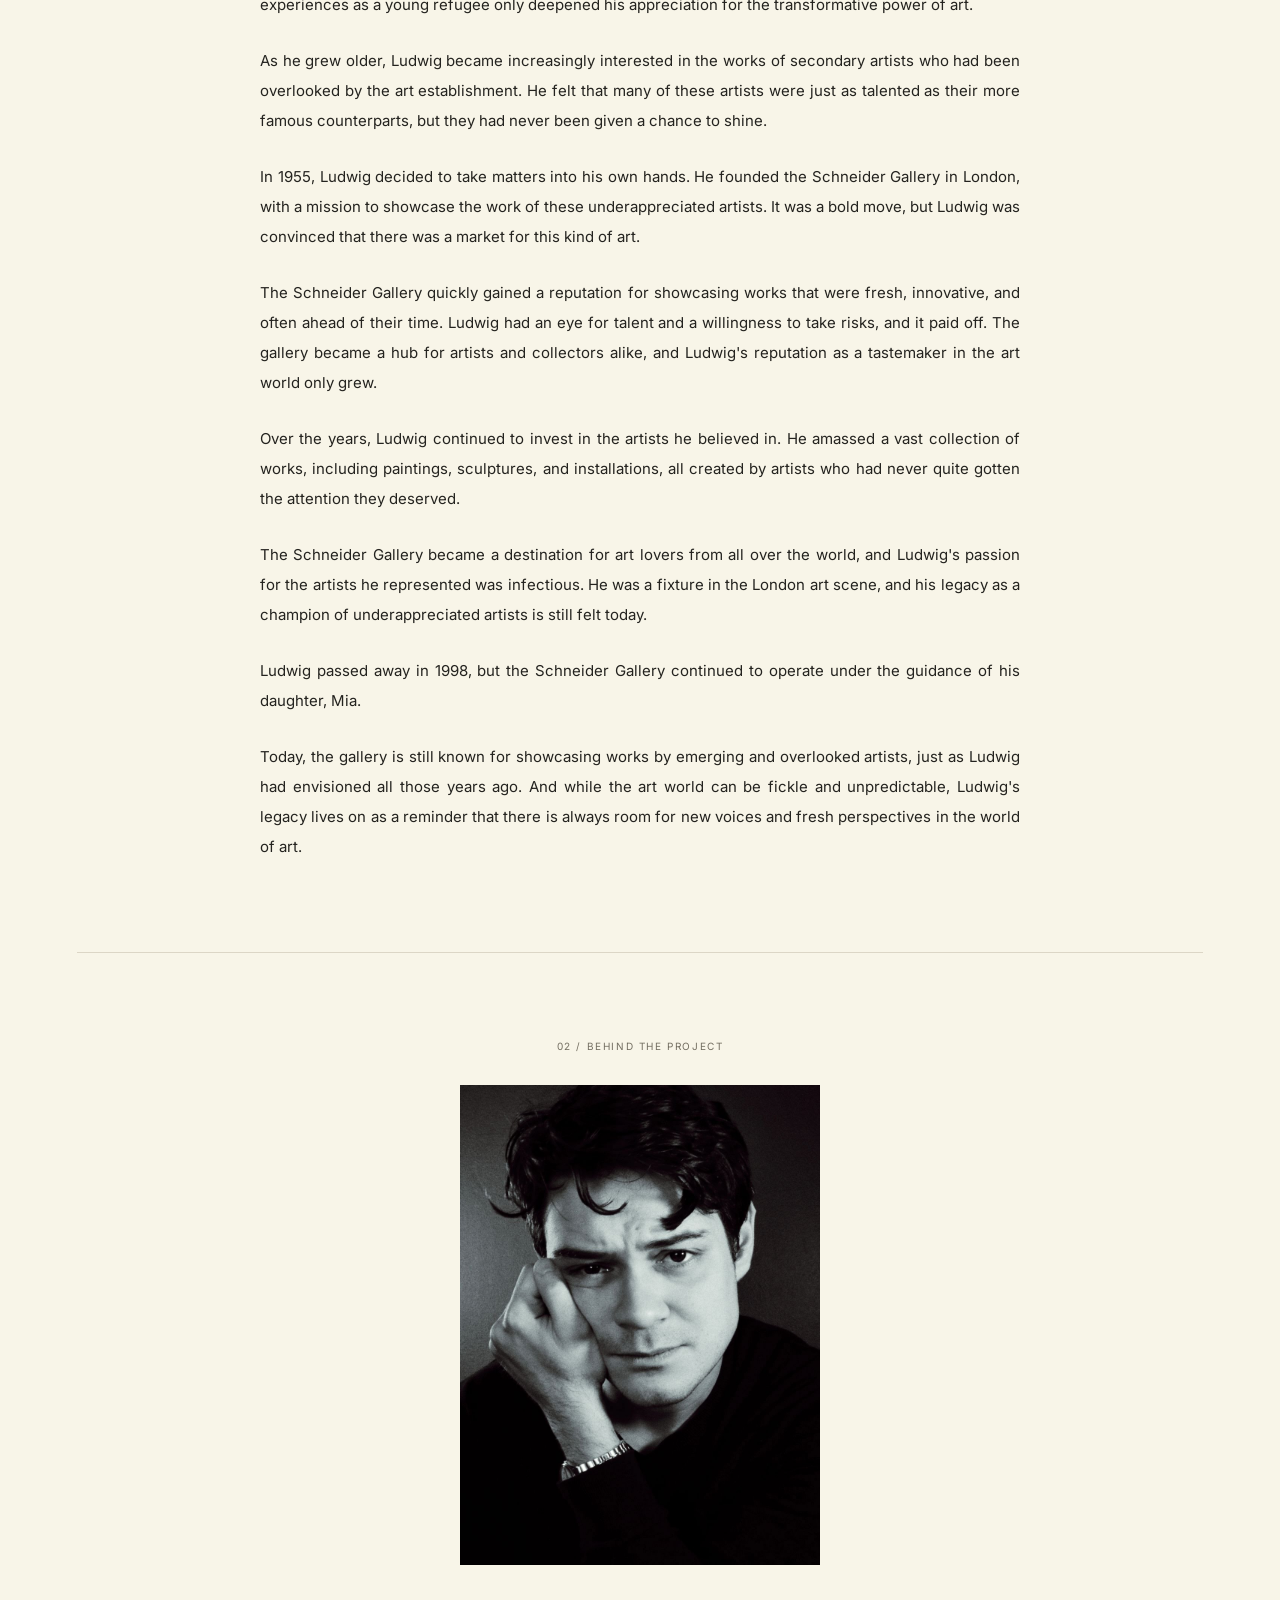
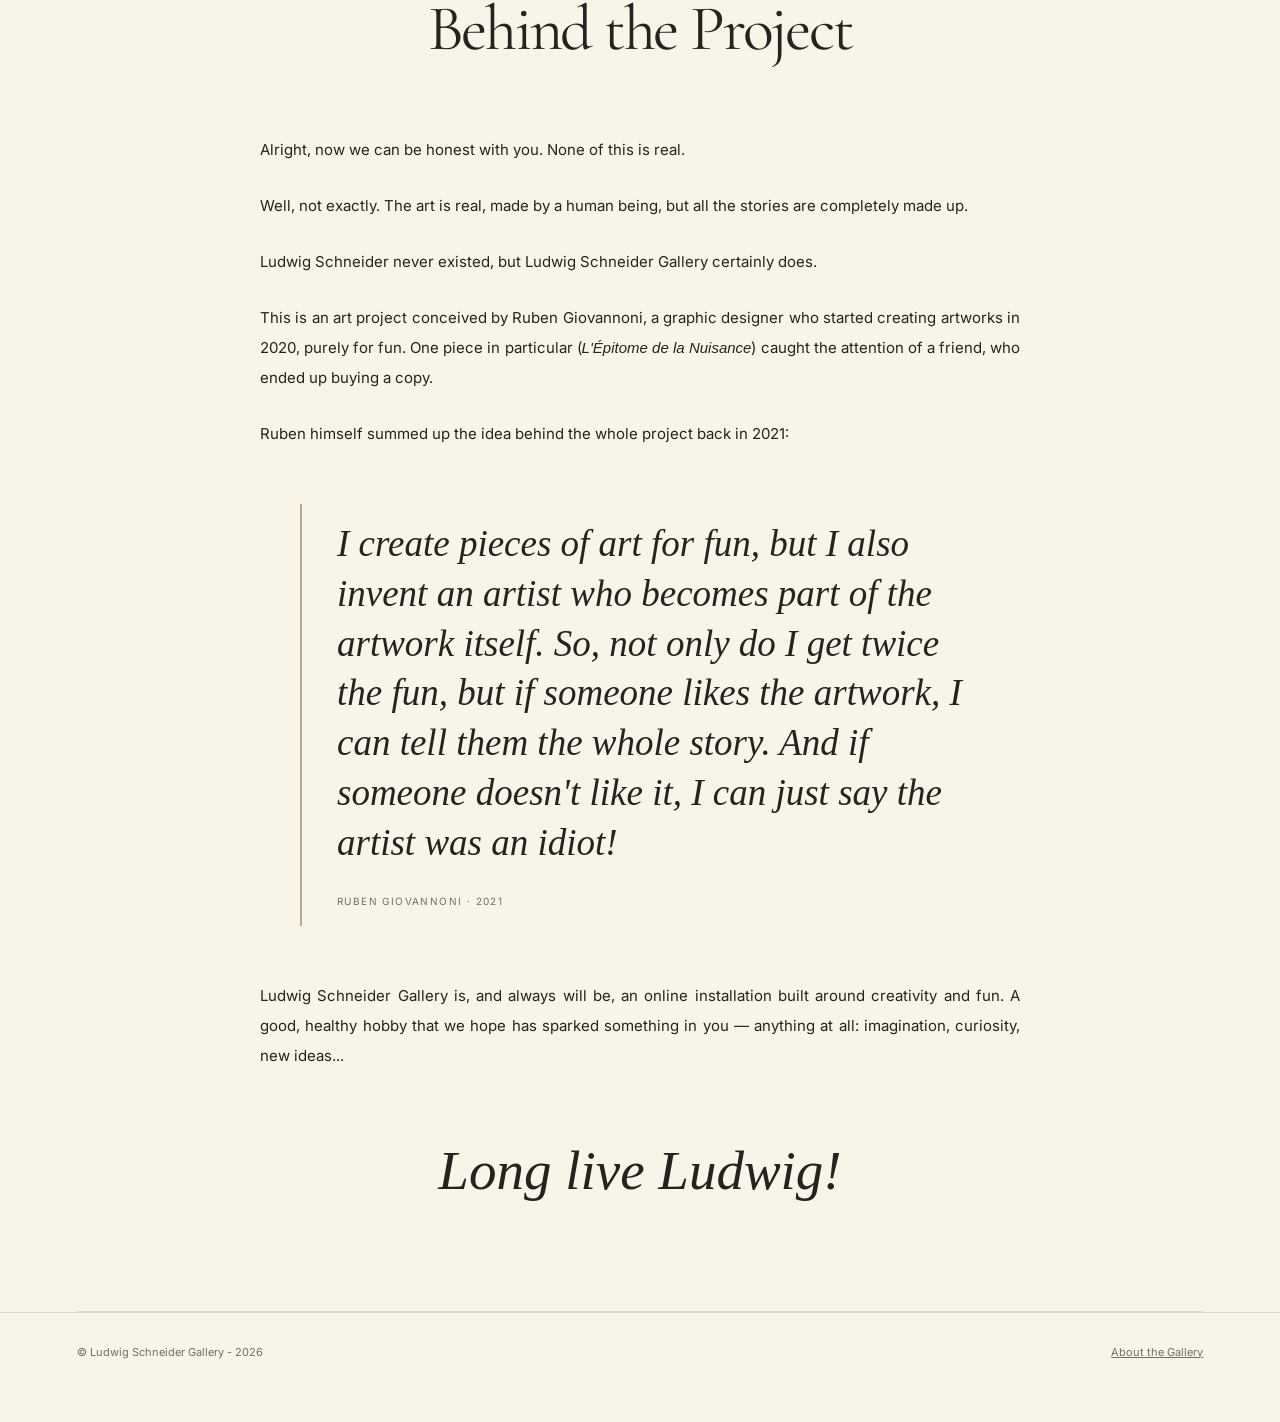
==== commit f8ed7a8c: "Refactor code structure for improved readability and maintainability" ====
--- a/about/index.html
+++ b/about/index.html
@@ -141,8 +141,11 @@
    <section class="about-section" id="behind-project">
     <div class="about-section-heading">
      <span class="eyebrow">02 / Behind the Project</span>
-     <div class="placeholder about-image" id="project-image">
-      <small>Project image to be supplied</small>
+     <div class="about-image" id="project-image">
+  <img
+    src="/assets/images/artworks/ruben-giovannoni.jpg"
+    alt="Portrait of Ruben Giovannoni"
+  >
      </div>
      <h2>Behind the Project</h2>
     </div>
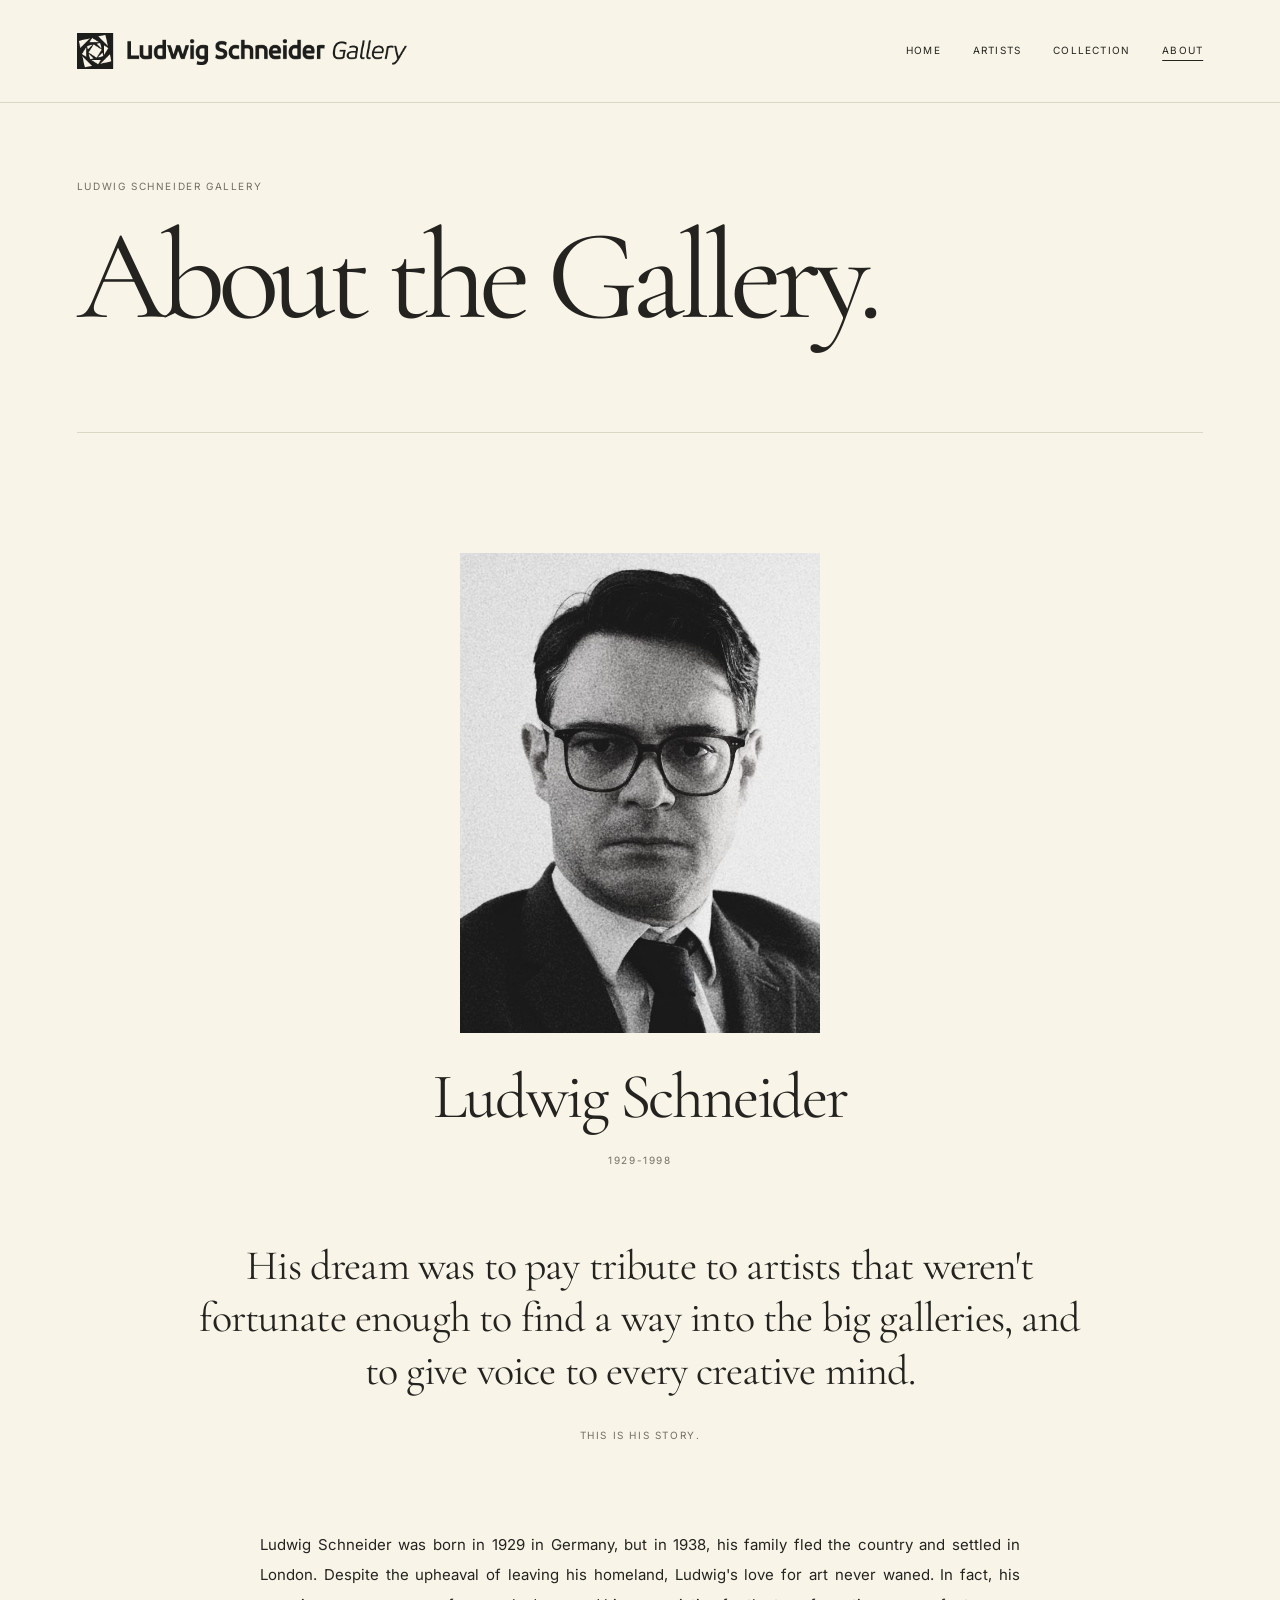
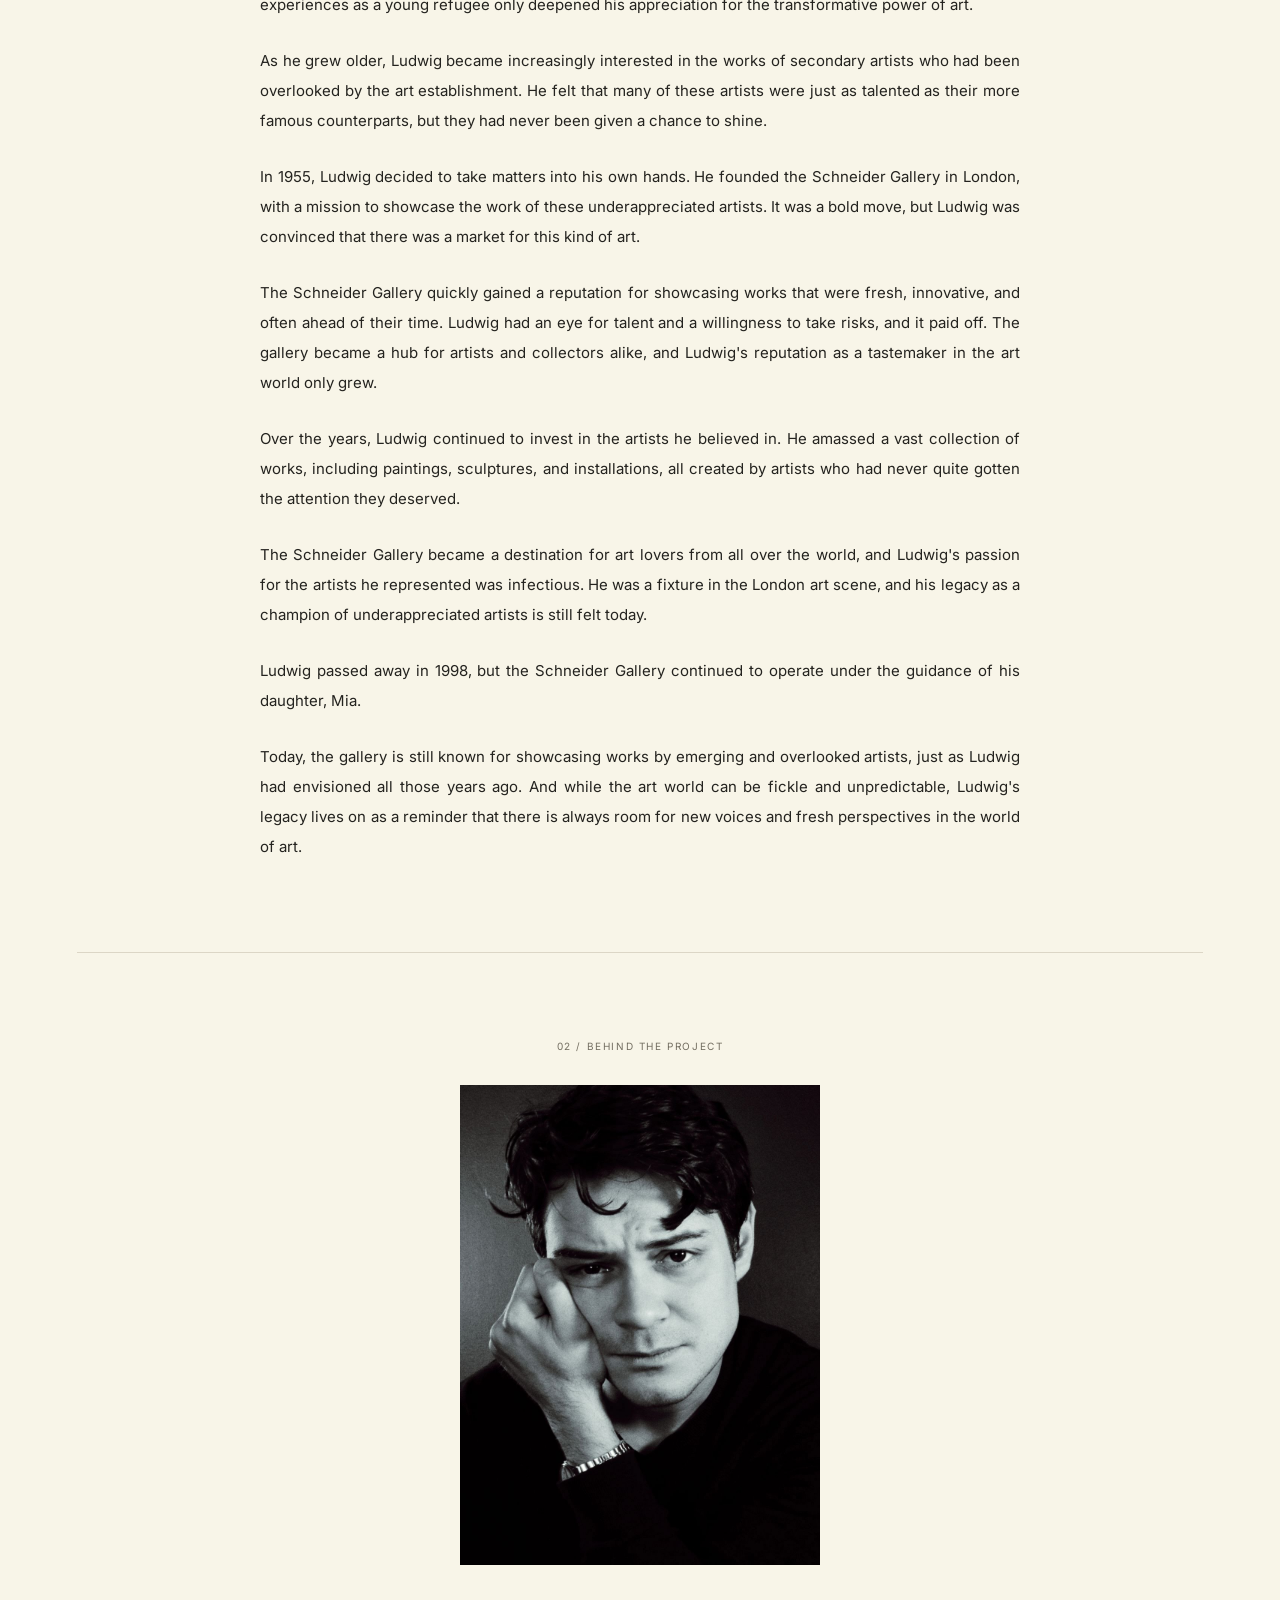
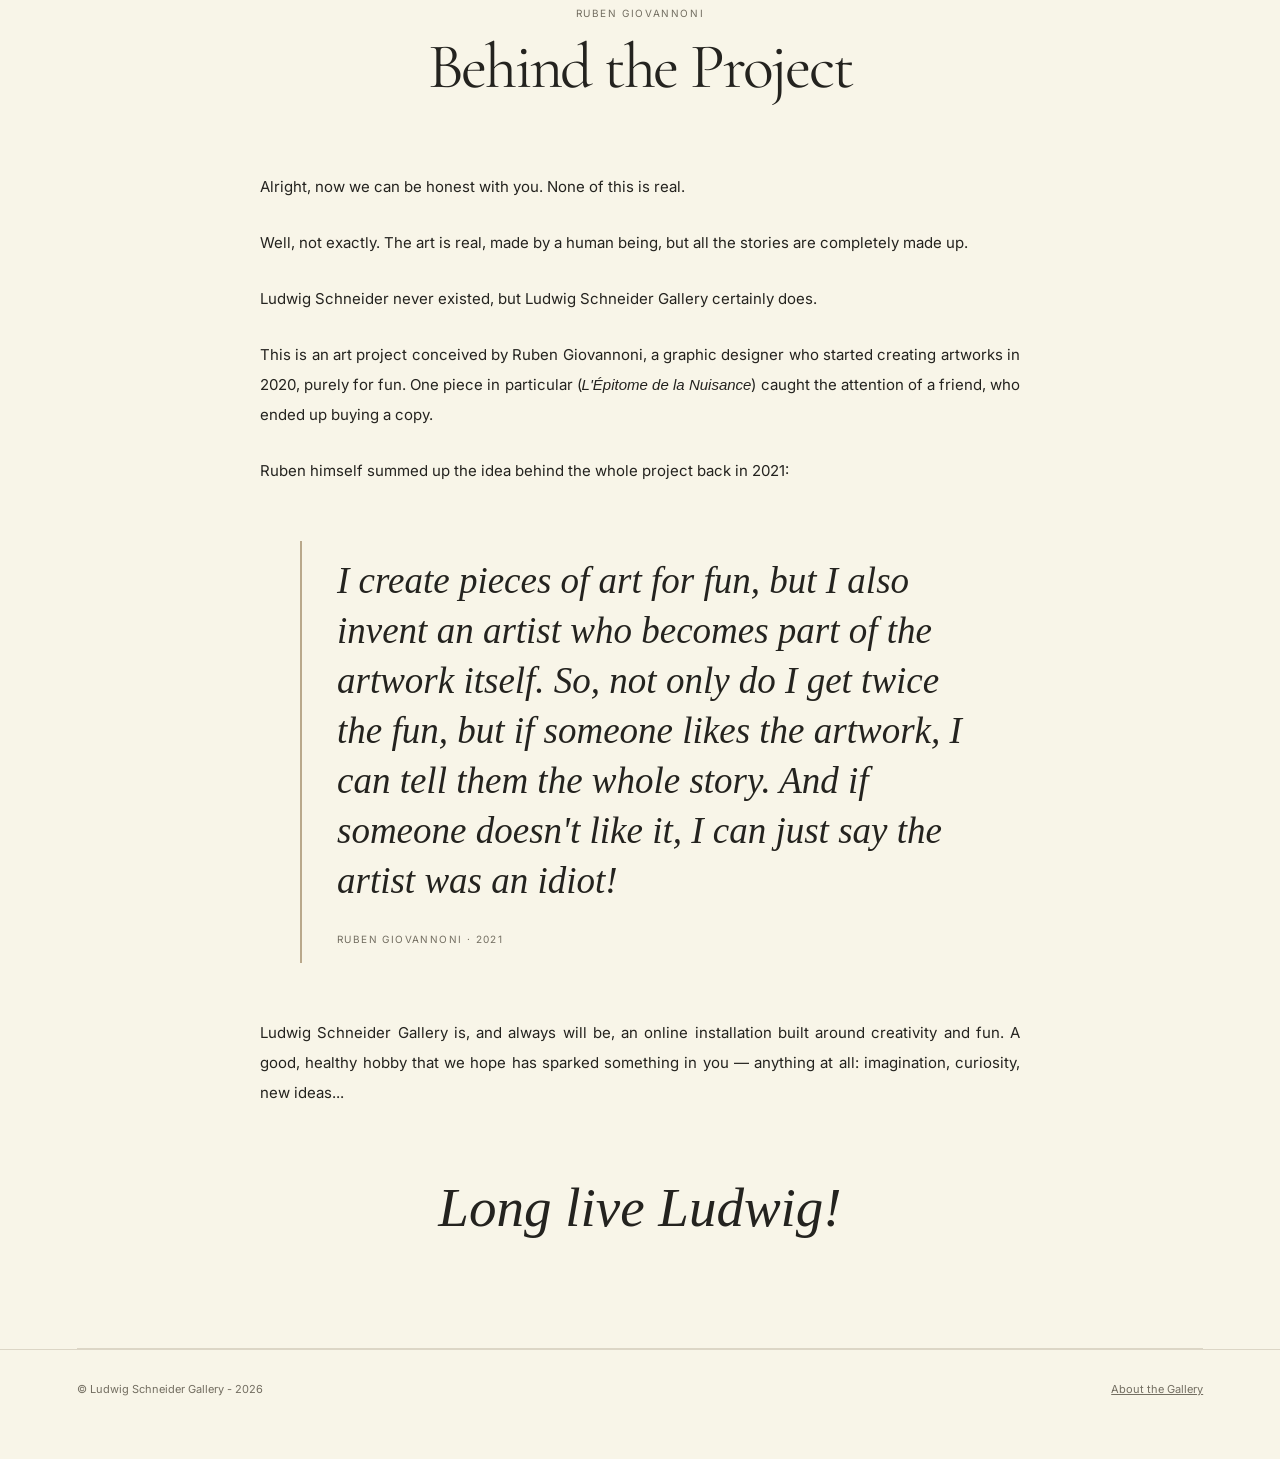
==== commit 37e90567: "Add eyebrow paragraph for Ruben Giovannoni in about section" ====
--- a/about/index.html
+++ b/about/index.html
@@ -147,6 +147,8 @@
     alt="Portrait of Ruben Giovannoni"
   >
      </div>
+    <p class="eyebrow">Ruben Giovannoni</p>
+
      <h2>Behind the Project</h2>
     </div>
     
